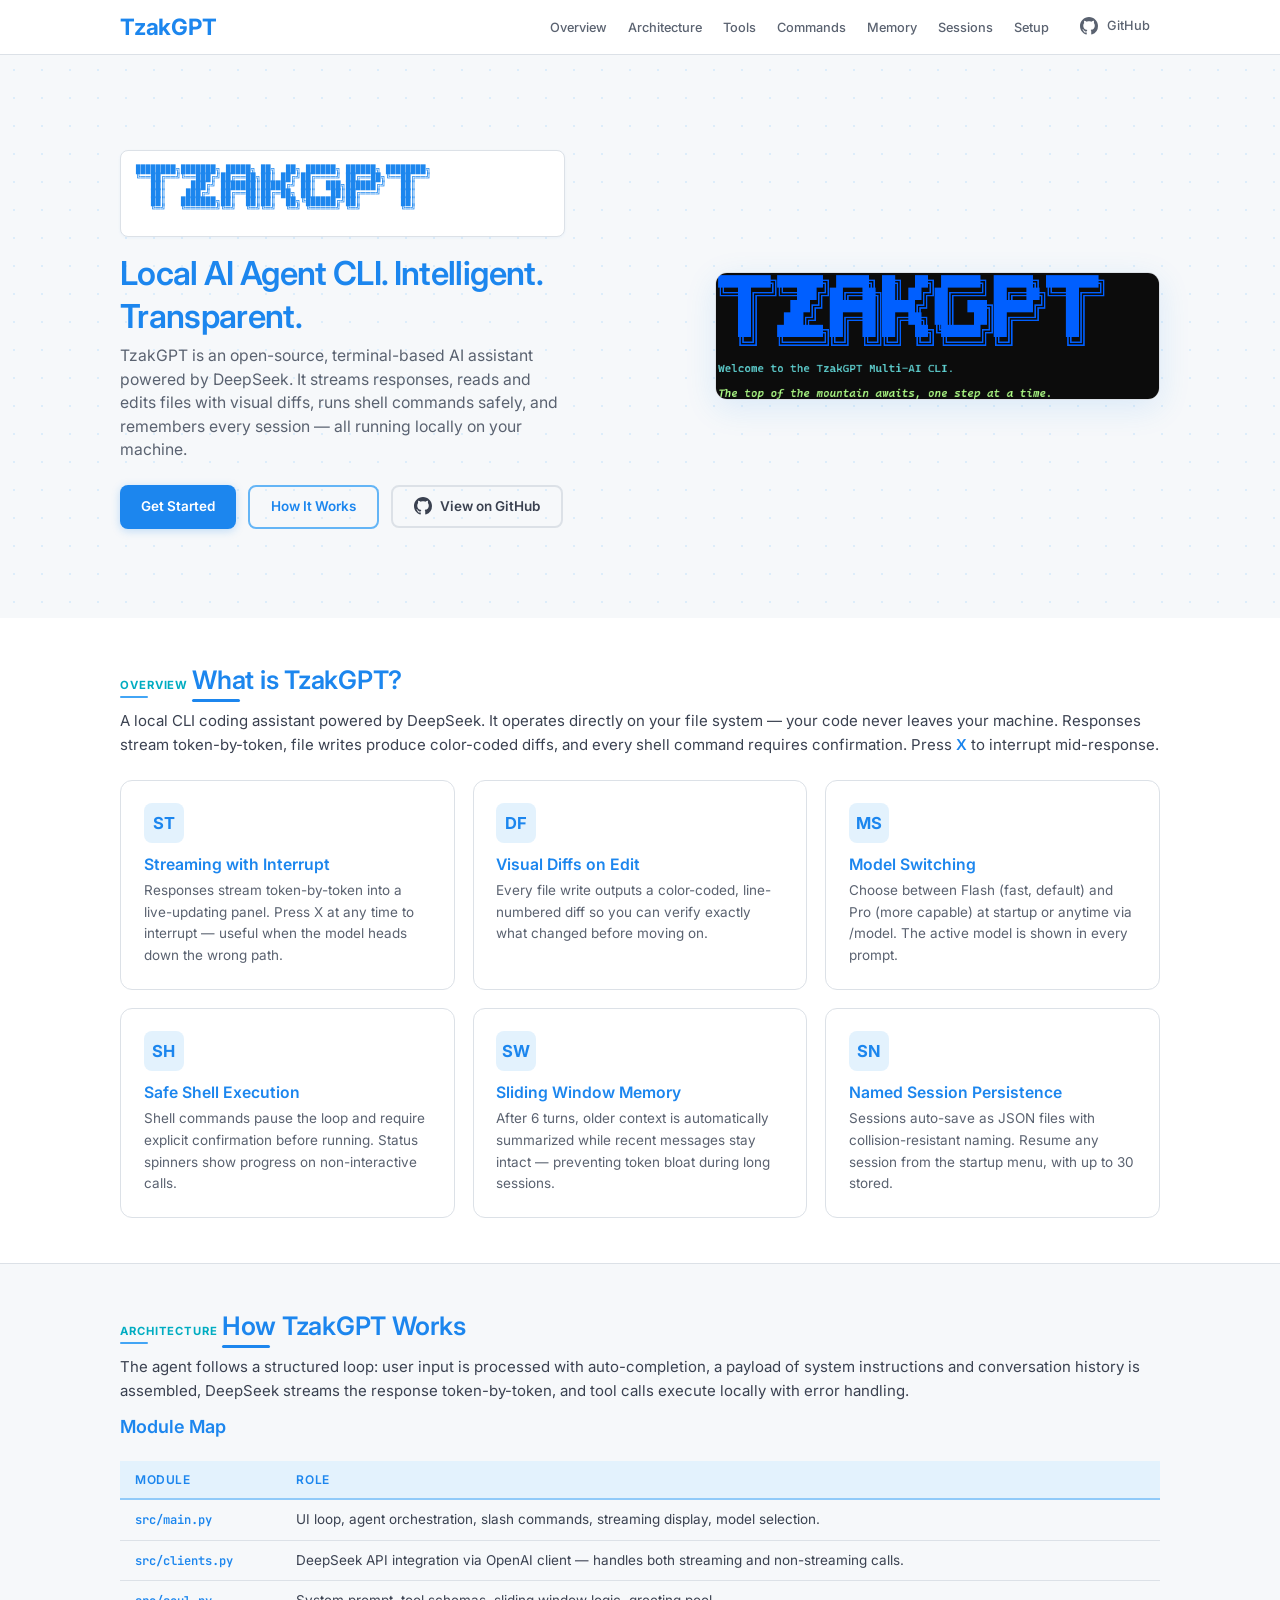
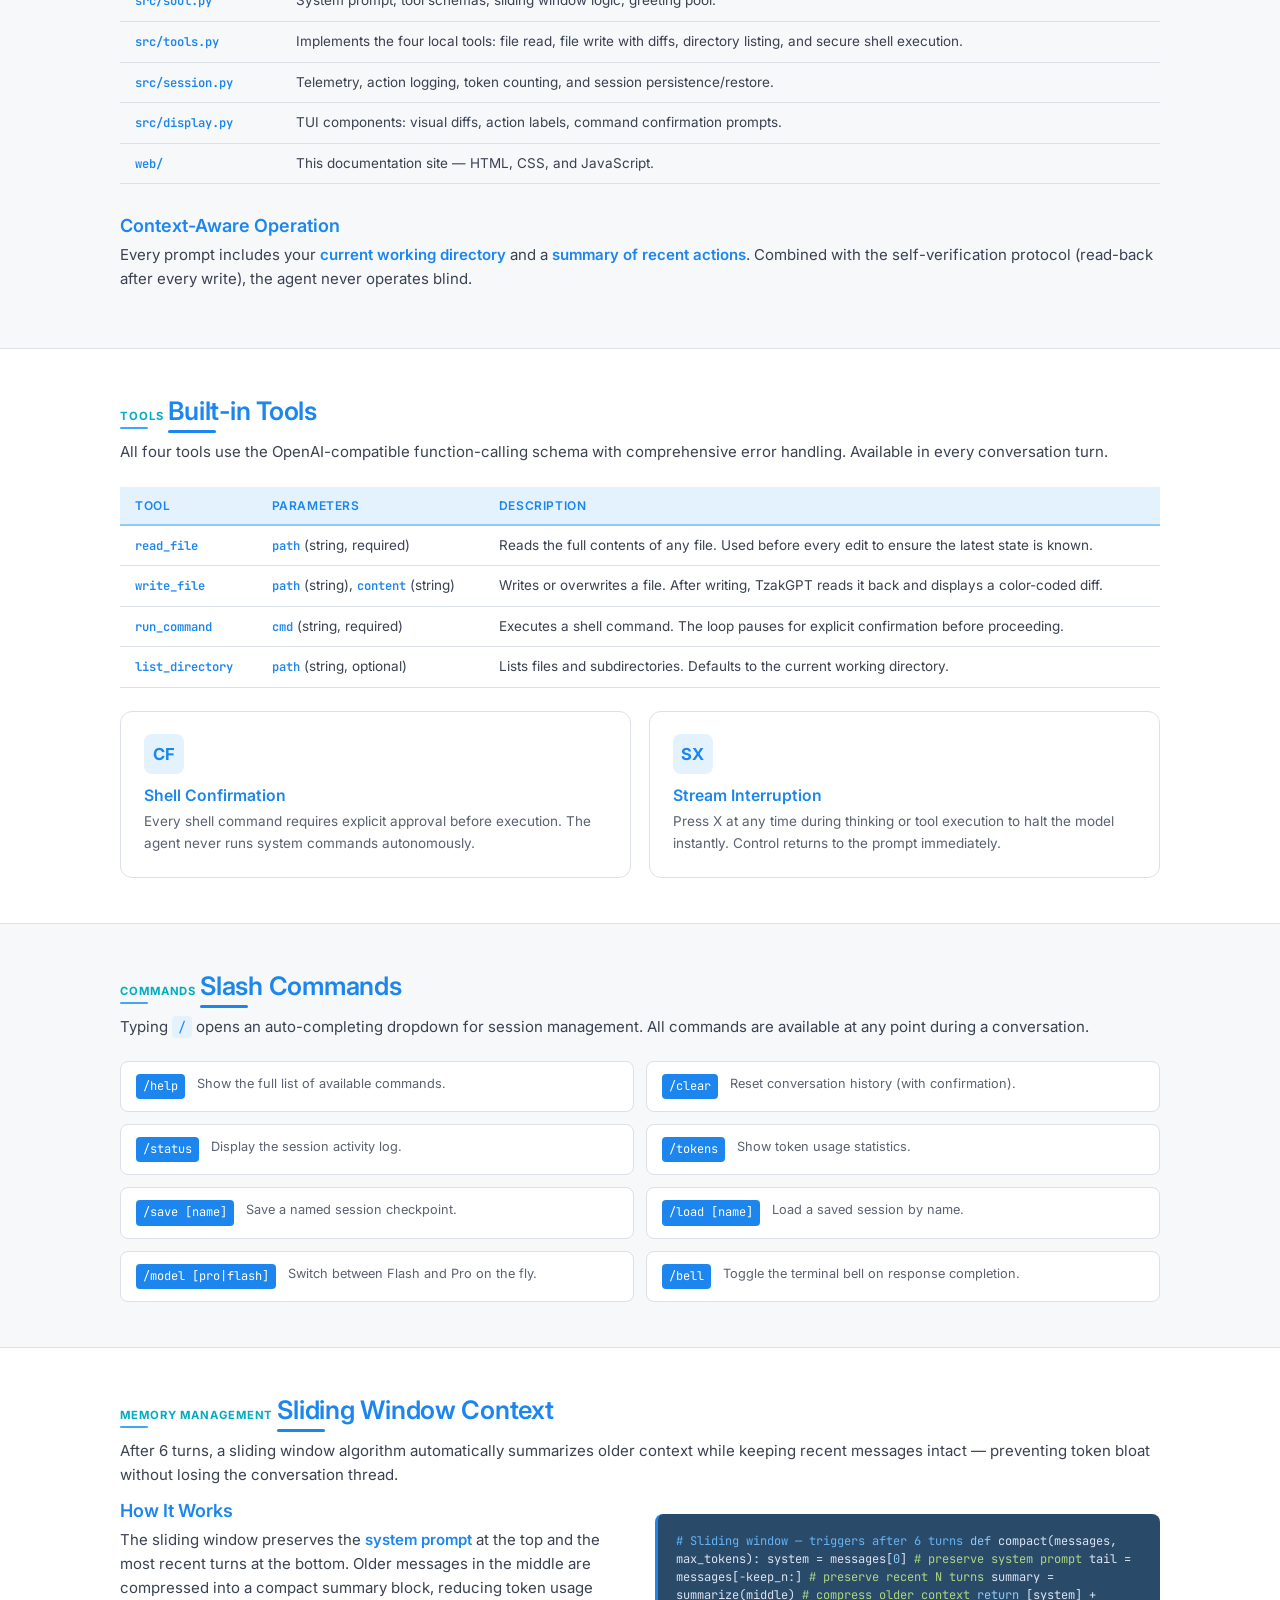
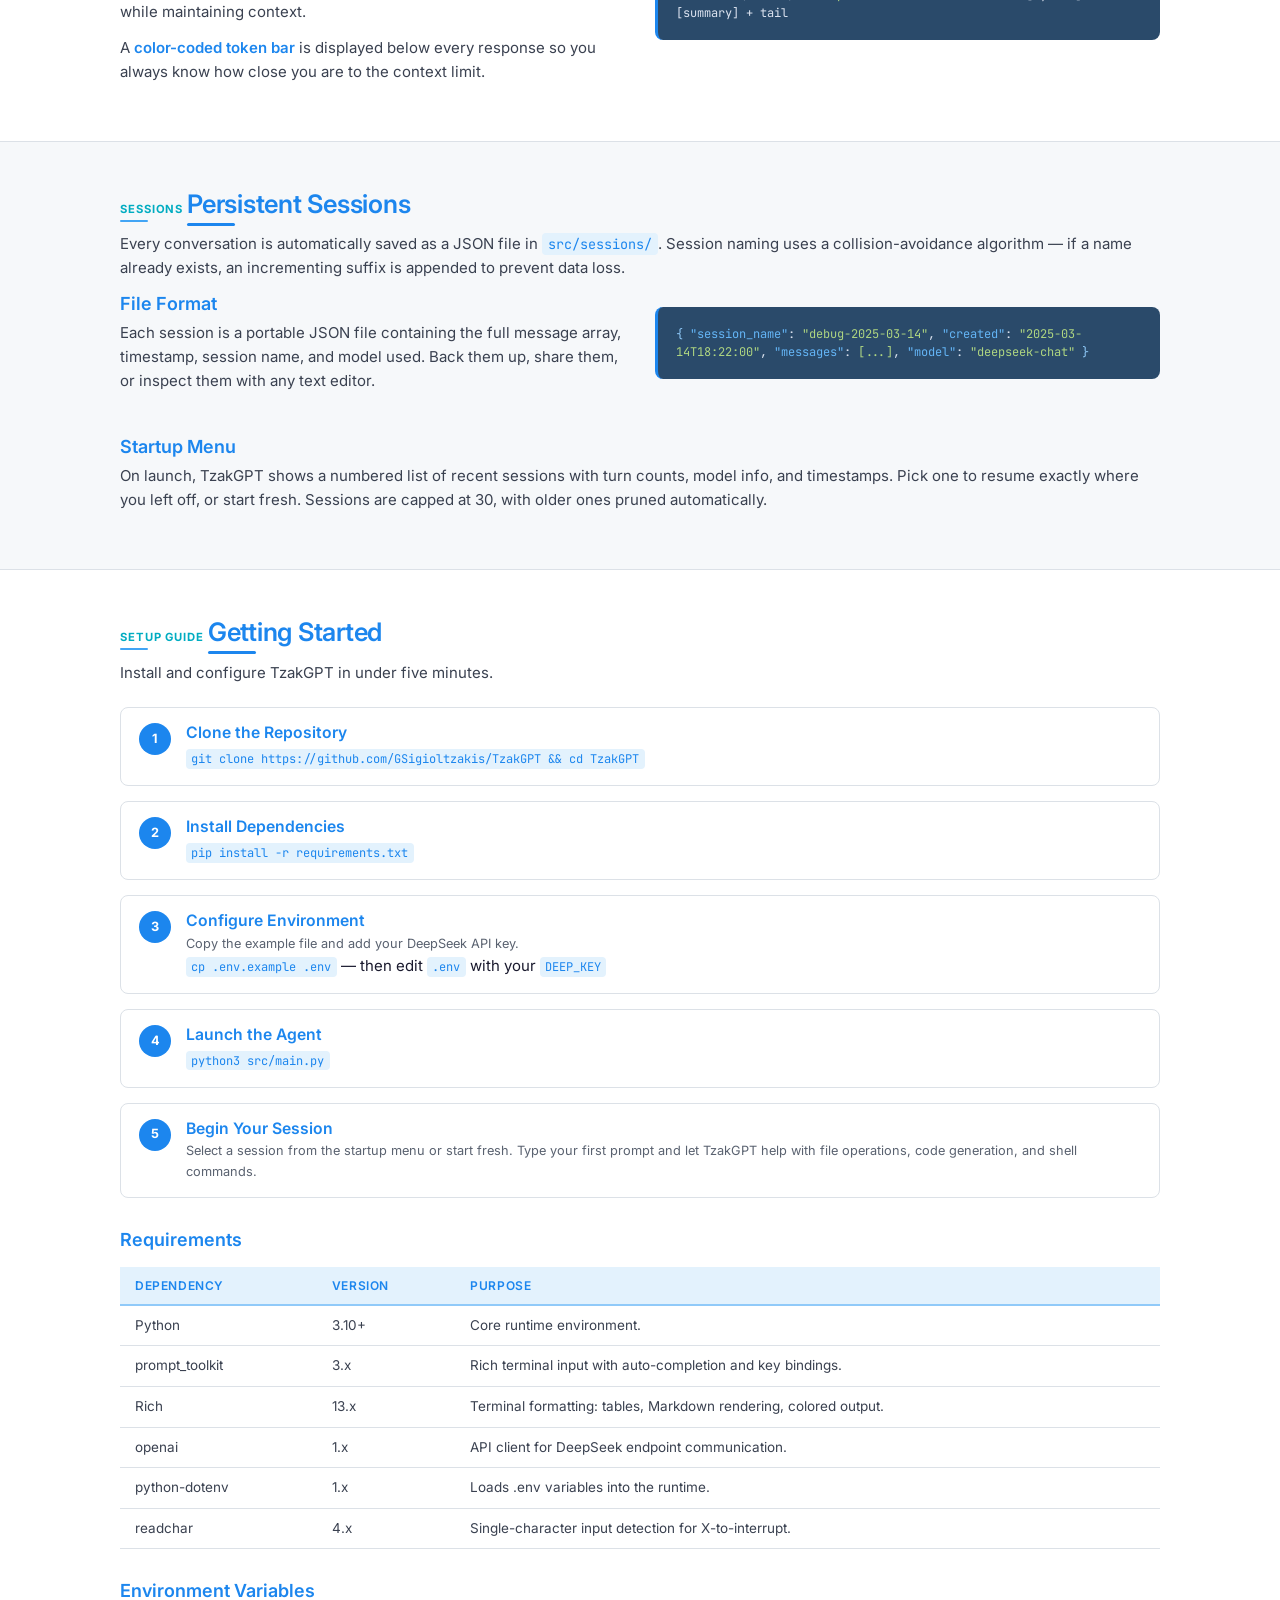
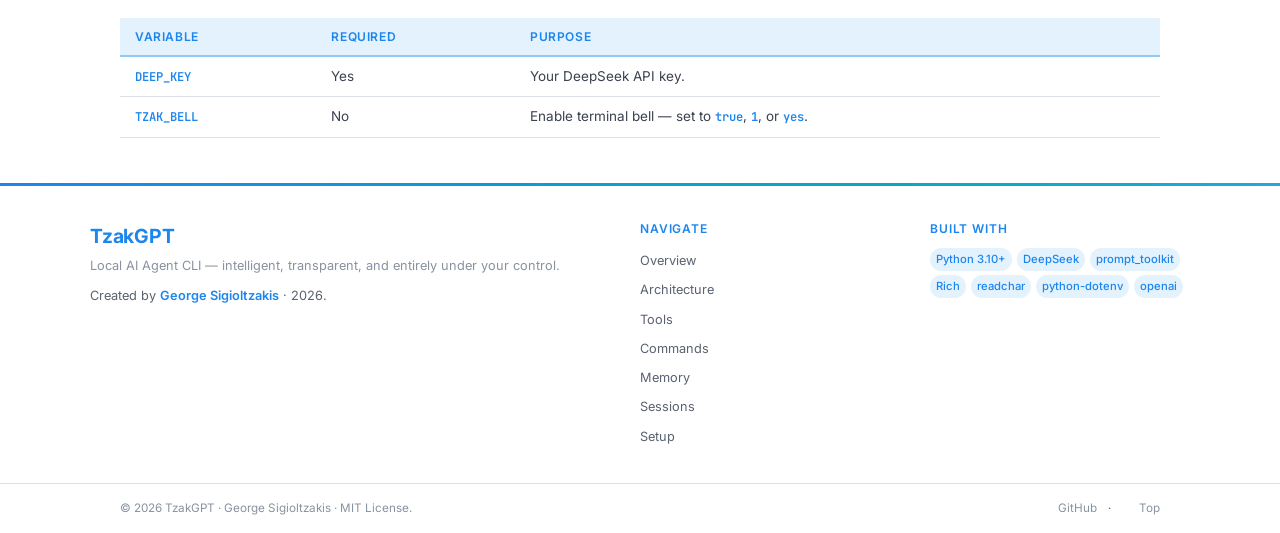
==== index.html @ 704962ea "app" ====
<!DOCTYPE html>
<html lang="en">
<head>
    <meta charset="UTF-8">
    <meta name="viewport" content="width=device-width, initial-scale=1.0">
    <title>TzakGPT — Local AI Agent CLI</title>
    <meta name="description" content="TzakGPT is an open-source, terminal-based AI assistant powered by DeepSeek. Streams responses, edits code with diffs, runs shell commands, and remembers your sessions.">
    <link rel="preconnect" href="https://fonts.googleapis.com">
    <link rel="preconnect" href="https://fonts.gstatic.com" crossorigin>
    <link href="https://fonts.googleapis.com/css2?family=Inter:wght@400;500;600;700&family=JetBrains+Mono:wght@400;600;700&display=swap" rel="stylesheet">
    <link rel="stylesheet" href="css/style.css">
</head>
<body>

    <!-- ==================================================================
         NAVIGATION
         ================================================================== -->
    <nav class="nav">
        <div class="container">
            <a href="#" class="nav-brand">TzakGPT</a>
            <ul class="nav-links">
                <li><a href="#overview">Overview</a></li>
                <li><a href="#architecture">Architecture</a></li>
                <li><a href="#tools">Tools</a></li>
                <li><a href="#commands">Commands</a></li>
                <li><a href="#memory">Memory</a></li>
                <li><a href="#sessions">Sessions</a></li>
                <li><a href="#setup">Setup</a></li>
                <li><a href="https://github.com/GSigioltzakis/TzakGPT" class="nav-github" target="_blank" rel="noopener" title="View source on GitHub">
                    <svg width="18" height="18" viewBox="0 0 16 16" fill="currentColor" style="vertical-align: -3px; margin-right: 4px;">
                        <path d="M8 0C3.58 0 0 3.58 0 8c0 3.54 2.29 6.53 5.47 7.59.4.07.55-.17.55-.38 0-.19-.01-.82-.01-1.49-2.01.37-2.53-.49-2.69-.94-.09-.23-.48-.94-.82-1.13-.28-.15-.68-.52-.01-.53.63-.01 1.08.58 1.23.82.72 1.21 1.87.87 2.33.66.07-.52.28-.87.51-1.07-1.78-.2-3.64-.89-3.64-3.95 0-.87.31-1.59.82-2.15-.08-.2-.36-1.02.08-2.12 0 0 .67-.21 2.2.82.64-.18 1.32-.27 2-.27.68 0 1.36.09 2 .27 1.53-1.04 2.2-.82 2.2-.82.44 1.1.16 1.92.08 2.12.51.56.82 1.27.82 2.15 0 3.07-1.87 3.75-3.65 3.95.29.25.54.73.54 1.48 0 1.07-.01 1.93-.01 2.2 0 .21.15.46.55.38A8.013 8.013 0 0016 8c0-4.42-3.58-8-8-8z"/>
                    </svg>
                    GitHub
                </a></li>
            </ul>
        </div>
    </nav>

    <section class="hero">
        <div class="container">
            <div class="hero-text">
                <pre class="hero-pre">
████████╗███████╗ █████╗ ██╗  ██╗ ██████╗ ██████╗ ████████╗
╚══██╔══╝╚══███╔╝██╔══██╗██║ ██╔╝██╔════╝ ██╔══██╗╚══██╔══╝
   ██║     ███╔╝ ███████║█████╔╝ ██║  ███╗██████╔╝   ██║
   ██║    ███╔╝  ██╔══██║██╔═██╗ ██║   ██║██╔═══╝    ██║
   ██║   ███████╗██║  ██║██║  ██╗╚██████╔╝██║        ██║
   ╚═╝   ╚══════╝╚═╝  ╚═╝╚═╝  ╚═╝ ╚═════╝ ╚═╝        ╚═╝
                </pre>
                <h1>Local AI Agent CLI. Intelligent. Transparent.</h1>
                <p class="hero-tagline">TzakGPT is an open-source, terminal-based AI assistant powered by DeepSeek. It streams responses, reads and edits files with visual diffs, runs shell commands safely, and remembers every session — all running locally on your machine.</p>
                <div class="hero-buttons">
                    <a href="#setup" class="btn btn-primary">Get Started</a>
                    <a href="#architecture" class="btn btn-outline">How It Works</a>
                    <a href="https://github.com/GSigioltzakis/TzakGPT" class="btn btn-github" target="_blank" rel="noopener">
                        <svg width="18" height="18" viewBox="0 0 16 16" fill="currentColor">
                            <path d="M8 0C3.58 0 0 3.58 0 8c0 3.54 2.29 6.53 5.47 7.59.4.07.55-.17.55-.38 0-.19-.01-.82-.01-1.49-2.01.37-2.53-.49-2.69-.94-.09-.23-.48-.94-.82-1.13-.28-.15-.68-.52-.01-.53.63-.01 1.08.58 1.23.82.72 1.21 1.87.87 2.33.66.07-.52.28-.87.51-1.07-1.78-.2-3.64-.89-3.64-3.95 0-.87.31-1.59.82-2.15-.08-.2-.36-1.02.08-2.12 0 0 .67-.21 2.2.82.64-.18 1.32-.27 2-.27.68 0 1.36.09 2 .27 1.53-1.04 2.2-.82 2.2-.82.44 1.1.16 1.92.08 2.12.51.56.82 1.27.82 2.15 0 3.07-1.87 3.75-3.65 3.95.29.25.54.73.54 1.48 0 1.07-.01 1.93-.01 2.2 0 .21.15.46.55.38A8.013 8.013 0 0016 8c0-4.42-3.58-8-8-8z"/>
                        </svg>
                        View on GitHub
                    </a>
                </div>
            </div>
            <div class="hero-image">
                <img src="assets/image.png" alt="TzakGPT terminal screenshot showing the CLI interface with streaming responses, tool calls, and visual diffs">
            </div>
        </div>
    </section>

    <!-- ==================================================================
         OVERVIEW
         ================================================================== -->
    <section class="section" id="overview">
        <div class="container">
            <span class="section-label">Overview</span>
            <h2>What is TzakGPT?</h2>
            <p>A local CLI coding assistant powered by DeepSeek. It operates directly on your file system — your code never leaves your machine. Responses stream token-by-token, file writes produce color-coded diffs, and every shell command requires confirmation. Press <strong>X</strong> to interrupt mid-response.</p>

            <!-- Feature Grid -->
            <div class="feature-grid">
                <div class="feature-card">
                    <div class="icon">ST</div>
                    <h3>Streaming with Interrupt</h3>
                    <p>Responses stream token-by-token into a live-updating panel. Press X at any time to interrupt — useful when the model heads down the wrong path.</p>
                </div>
                <div class="feature-card">
                    <div class="icon">DF</div>
                    <h3>Visual Diffs on Edit</h3>
                    <p>Every file write outputs a color-coded, line-numbered diff so you can verify exactly what changed before moving on.</p>
                </div>
                <div class="feature-card">
                    <div class="icon">MS</div>
                    <h3>Model Switching</h3>
                    <p>Choose between Flash (fast, default) and Pro (more capable) at startup or anytime via /model. The active model is shown in every prompt.</p>
                </div>
                <div class="feature-card">
                    <div class="icon">SH</div>
                    <h3>Safe Shell Execution</h3>
                    <p>Shell commands pause the loop and require explicit confirmation before running. Status spinners show progress on non-interactive calls.</p>
                </div>
                <div class="feature-card">
                    <div class="icon">SW</div>
                    <h3>Sliding Window Memory</h3>
                    <p>After 6 turns, older context is automatically summarized while recent messages stay intact — preventing token bloat during long sessions.</p>
                </div>
                <div class="feature-card">
                    <div class="icon">SN</div>
                    <h3>Named Session Persistence</h3>
                    <p>Sessions auto-save as JSON files with collision-resistant naming. Resume any session from the startup menu, with up to 30 stored.</p>
                </div>
            </div>
        </div>
    </section>

    <!-- ==================================================================
         ARCHITECTURE
         ================================================================== -->
    <section class="section" id="architecture" style="background: var(--off-white);">
        <div class="container">
            <span class="section-label">Architecture</span>
            <h2>How TzakGPT Works</h2>
            <p>The agent follows a structured loop: user input is processed with auto-completion, a payload of system instructions and conversation history is assembled, DeepSeek streams the response token-by-token, and tool calls execute locally with error handling.</p>

            <!-- Project table -->
            <h3>Module Map</h3>
            <table class="tools-table">
                <thead>
                    <tr>
                        <th>Module</th>
                        <th>Role</th>
                    </tr>
                </thead>
                <tbody>
                    <tr>
                        <td><code>src/main.py</code></td>
                        <td>UI loop, agent orchestration, slash commands, streaming display, model selection.</td>
                    </tr>
                    <tr>
                        <td><code>src/clients.py</code></td>
                        <td>DeepSeek API integration via OpenAI client — handles both streaming and non-streaming calls.</td>
                    </tr>
                    <tr>
                        <td><code>src/soul.py</code></td>
                        <td>System prompt, tool schemas, sliding window logic, greeting pool.</td>
                    </tr>
                    <tr>
                        <td><code>src/tools.py</code></td>
                        <td>Implements the four local tools: file read, file write with diffs, directory listing, and secure shell execution.</td>
                    </tr>
                    <tr>
                        <td><code>src/session.py</code></td>
                        <td>Telemetry, action logging, token counting, and session persistence/restore.</td>
                    </tr>
                    <tr>
                        <td><code>src/display.py</code></td>
                        <td>TUI components: visual diffs, action labels, command confirmation prompts.</td>
                    </tr>
                    <tr>
                        <td><code>web/</code></td>
                        <td>This documentation site — HTML, CSS, and JavaScript.</td>
                    </tr>
                </tbody>
            </table>

            <!-- Narration & Self-Verification -->
            <h3 style="margin-top: 2rem;">Context-Aware Operation</h3>
            <p>Every prompt includes your <strong>current working directory</strong> and a <strong>summary of recent actions</strong>. Combined with the self-verification protocol (read-back after every write), the agent never operates blind.</p>
        </div>
    </section>

    <!-- ==================================================================
         TOOLS
         ================================================================== -->
    <section class="section" id="tools">
        <div class="container">
            <span class="section-label">Tools</span>
            <h2>Built-in Tools</h2>
            <p>All four tools use the OpenAI-compatible function-calling schema with comprehensive error handling. Available in every conversation turn.</p>

            <table class="tools-table">
                <thead>
                    <tr>
                        <th>Tool</th>
                        <th>Parameters</th>
                        <th>Description</th>
                    </tr>
                </thead>
                <tbody>
                    <tr>
                        <td><code>read_file</code></td>
                        <td><code>path</code> (string, required)</td>
                        <td>Reads the full contents of any file. Used before every edit to ensure the latest state is known.</td>
                    </tr>
                    <tr>
                        <td><code>write_file</code></td>
                        <td><code>path</code> (string), <code>content</code> (string)</td>
                        <td>Writes or overwrites a file. After writing, TzakGPT reads it back and displays a color-coded diff.</td>
                    </tr>
                    <tr>
                        <td><code>run_command</code></td>
                        <td><code>cmd</code> (string, required)</td>
                        <td>Executes a shell command. The loop pauses for explicit confirmation before proceeding.</td>
                    </tr>
                    <tr>
                        <td><code>list_directory</code></td>
                        <td><code>path</code> (string, optional)</td>
                        <td>Lists files and subdirectories. Defaults to the current working directory.</td>
                    </tr>
                </tbody>
            </table>

            <div class="feature-grid" style="grid-template-columns: 1fr 1fr; margin-top: 1.5rem;">
                <div class="feature-card">
                    <div class="icon">CF</div>
                    <h3>Shell Confirmation</h3>
                    <p>Every shell command requires explicit approval before execution. The agent never runs system commands autonomously.</p>
                </div>
                <div class="feature-card">
                    <div class="icon">SX</div>
                    <h3>Stream Interruption</h3>
                    <p>Press X at any time during thinking or tool execution to halt the model instantly. Control returns to the prompt immediately.</p>
                </div>
            </div>
        </div>
    </section>

    <!-- ==================================================================
         COMMANDS
         ================================================================== -->
    <section class="section" id="commands" style="background: var(--off-white);">
        <div class="container">
            <span class="section-label">Commands</span>
            <h2>Slash Commands</h2>
            <p>Typing <code>/</code> opens an auto-completing dropdown for session management. All commands are available at any point during a conversation.</p>

            <div class="command-grid">
                <div class="command-item">
                    <code>/help</code>
                    <span>Show the full list of available commands.</span>
                </div>
                <div class="command-item">
                    <code>/clear</code>
                    <span>Reset conversation history (with confirmation).</span>
                </div>
                <div class="command-item">
                    <code>/status</code>
                    <span>Display the session activity log.</span>
                </div>
                <div class="command-item">
                    <code>/tokens</code>
                    <span>Show token usage statistics.</span>
                </div>
                <div class="command-item">
                    <code>/save [name]</code>
                    <span>Save a named session checkpoint.</span>
                </div>
                <div class="command-item">
                    <code>/load [name]</code>
                    <span>Load a saved session by name.</span>
                </div>
                <div class="command-item">
                    <code>/model [pro|flash]</code>
                    <span>Switch between Flash and Pro on the fly.</span>
                </div>
                <div class="command-item">
                    <code>/bell</code>
                    <span>Toggle the terminal bell on response completion.</span>
                </div>
            </div>
        </div>
    </section>

    <!-- ==================================================================
         MEMORY
         ================================================================== -->
    <section class="section" id="memory">
        <div class="container">
            <span class="section-label">Memory Management</span>
            <h2>Sliding Window Context</h2>
            <p>After 6 turns, a sliding window algorithm automatically summarizes older context while keeping recent messages intact — preventing token bloat without losing the conversation thread.</p>

            <div class="two-col">
                <div>
                    <h3>How It Works</h3>
                    <p>The sliding window preserves the <strong>system prompt</strong> at the top and the most recent turns at the bottom. Older messages in the middle are compressed into a compact summary block, reducing token usage while maintaining context.</p>
                    <p>A <strong>color-coded token bar</strong> is displayed below every response so you always know how close you are to the context limit.</p>
                </div>
                <div>
                    <div class="code-block">
<span class="prompt"># Sliding window — triggers after 6 turns</span>
<span class="cmd">def</span> compact(messages, max_tokens):
    system  = messages[<span class="cmd">0</span>]          <span class="out"># preserve system prompt</span>
    tail    = messages[-keep_n:]    <span class="out"># preserve recent N turns</span>
    summary = summarize(middle)     <span class="out"># compress older context</span>
    <span class="cmd">return</span> [system] + [summary] + tail
                    </div>
                </div>
            </div>
        </div>
    </section>

    <!-- ==================================================================
         SESSIONS
         ================================================================== -->
    <section class="section" id="sessions" style="background: var(--off-white);">
        <div class="container">
            <span class="section-label">Sessions</span>
            <h2>Persistent Sessions</h2>
            <p>Every conversation is automatically saved as a JSON file in <code>src/sessions/</code>. Session naming uses a collision-avoidance algorithm — if a name already exists, an incrementing suffix is appended to prevent data loss.</p>

            <div class="two-col">
                <div>
                    <h3>File Format</h3>
                    <p>Each session is a portable JSON file containing the full message array, timestamp, session name, and model used. Back them up, share them, or inspect them with any text editor.</p>
                </div>
                <div>
                    <div class="code-block">
<span class="cmd">{</span>
  <span class="prompt">"session_name"</span>: <span class="out">"debug-2025-03-14"</span>,
  <span class="prompt">"created"</span>:     <span class="out">"2025-03-14T18:22:00"</span>,
  <span class="prompt">"messages"</span>:    <span class="out">[...]</span>,
  <span class="prompt">"model"</span>:       <span class="out">"deepseek-chat"</span>
<span class="cmd">}</span>
                    </div>
                </div>
            </div>

            <h3 style="margin-top: 2rem;">Startup Menu</h3>
            <p>On launch, TzakGPT shows a numbered list of recent sessions with turn counts, model info, and timestamps. Pick one to resume exactly where you left off, or start fresh. Sessions are capped at 30, with older ones pruned automatically.</p>
        </div>
    </section>

    <!-- ==================================================================
         SETUP
         ================================================================== -->
    <section class="section" id="setup">
        <div class="container">
            <span class="section-label">Setup Guide</span>
            <h2>Getting Started</h2>
            <p>Install and configure TzakGPT in under five minutes.</p>

            <ol class="step-list">
                <li>
                    <div>
                        <h4>Clone the Repository</h4>
                        <code>git clone https://github.com/GSigioltzakis/TzakGPT &amp;&amp; cd TzakGPT</code>
                    </div>
                </li>
                <li>
                    <div>
                        <h4>Install Dependencies</h4>
                        <code>pip install -r requirements.txt</code>
                    </div>
                </li>
                <li>
                    <div>
                        <h4>Configure Environment</h4>
                        <p>Copy the example file and add your DeepSeek API key.</p>
                        <code>cp .env.example .env</code> &mdash; then edit <code>.env</code> with your <code>DEEP_KEY</code>
                    </div>
                </li>
                <li>
                    <div>
                        <h4>Launch the Agent</h4>
                        <code>python3 src/main.py</code>
                    </div>
                </li>
                <li>
                    <div>
                        <h4>Begin Your Session</h4>
                        <p>Select a session from the startup menu or start fresh. Type your first prompt and let TzakGPT help with file operations, code generation, and shell commands.</p>
                    </div>
                </li>
            </ol>

            <h3 style="margin-top: 2rem;">Requirements</h3>
            <table class="tools-table" style="margin-top: 1rem;">
                <thead>
                    <tr>
                        <th>Dependency</th>
                        <th>Version</th>
                        <th>Purpose</th>
                    </tr>
                </thead>
                <tbody>
                    <tr>
                        <td>Python</td>
                        <td>3.10+</td>
                        <td>Core runtime environment.</td>
                    </tr>
                    <tr>
                        <td>prompt_toolkit</td>
                        <td>3.x</td>
                        <td>Rich terminal input with auto-completion and key bindings.</td>
                    </tr>
                    <tr>
                        <td>Rich</td>
                        <td>13.x</td>
                        <td>Terminal formatting: tables, Markdown rendering, colored output.</td>
                    </tr>
                    <tr>
                        <td>openai</td>
                        <td>1.x</td>
                        <td>API client for DeepSeek endpoint communication.</td>
                    </tr>
                    <tr>
                        <td>python-dotenv</td>
                        <td>1.x</td>
                        <td>Loads .env variables into the runtime.</td>
                    </tr>
                    <tr>
                        <td>readchar</td>
                        <td>4.x</td>
                        <td>Single-character input detection for X-to-interrupt.</td>
                    </tr>
                </tbody>
            </table>

            <h3 style="margin-top: 2rem;">Environment Variables</h3>
            <table class="tools-table" style="margin-top: 1rem;">
                <thead>
                    <tr>
                        <th>Variable</th>
                        <th>Required</th>
                        <th>Purpose</th>
                    </tr>
                </thead>
                <tbody>
                    <tr>
                        <td><code>DEEP_KEY</code></td>
                        <td>Yes</td>
                        <td>Your DeepSeek API key.</td>
                    </tr>
                    <tr>
                        <td><code>TZAK_BELL</code></td>
                        <td>No</td>
                        <td>Enable terminal bell — set to <code>true</code>, <code>1</code>, or <code>yes</code>.</td>
                    </tr>
                </tbody>
            </table>
        </div>
    </section>

    <!-- ==================================================================
         FOOTER
         ================================================================== -->
    <footer class="footer">
        <div class="container footer-grid">
            <div class="footer-col">
                <span class="footer-brand">TzakGPT</span>
                <span class="footer-tagline">Local AI Agent CLI — intelligent, transparent, and entirely under your control.</span>
                <p>Created by <strong>George Sigioltzakis</strong> &middot; 2026.</p>
            </div>
            <div class="footer-col">
                <h4>Navigate</h4>
                <ul>
                    <li><a href="#overview">Overview</a></li>
                    <li><a href="#architecture">Architecture</a></li>
                    <li><a href="#tools">Tools</a></li>
                    <li><a href="#commands">Commands</a></li>
                    <li><a href="#memory">Memory</a></li>
                    <li><a href="#sessions">Sessions</a></li>
                    <li><a href="#setup">Setup</a></li>
                </ul>
            </div>
            <div class="footer-col">
                <h4>Built With</h4>
                <div class="tech-stack">
                    <span>Python 3.10+</span>
                    <span>DeepSeek</span>
                    <span>prompt_toolkit</span>
                    <span>Rich</span>
                    <span>readchar</span>
                    <span>python-dotenv</span>
                    <span>openai</span>
                </div>
            </div>
        </div>
        <div class="footer-bottom">
            <div class="container">
                <span>&copy; 2026 TzakGPT &middot; George Sigioltzakis &middot; MIT License.</span>
                <span>
                    <a href="https://github.com/GSigioltzakis/TzakGPT">GitHub</a>
                    <span style="margin: 0 0.5rem; color: var(--text-muted);">&middot;</span>
                    <a href="#overview">Top</a>
                </span>
            </div>
        </div>
    </footer>

    <script src="js/main.js"></script>
</body>
</html>
---- css/style.css ----
/* ==========================================================================
   TzakGPT — Official Website Stylesheet
   Palette: Dodger Blue 2 (#1C86EE) and its softer cyan derivatives
            on a clean white background.
            Lime reserved for subtle inline code-comment hints only.
   ========================================================================== */

:root {
    /* ---- Blue palette — anchored on Dodger Blue 2 --------------------- */
    --blue-900: #2a4a6a;    /* deep slate-blue (code blocks, not navy) */
    --blue-800: #1a5a9c;    /* medium blue */
    --blue-700: #1c6db3;    /* mid-blue */
    --blue-600: #1C86EE;    /* DODGER BLUE 2 — primary brand color */
    --blue-500: #2196f3;    /* true blue */
    --blue-400: #42a5f5;    /* bright blue */
    --blue-300: #64b5f6;    /* light blue */
    --blue-200: #90caf9;    /* pale blue */
    --blue-100: #bbdefb;    /* ice blue */
    --blue-050: #e3f2fd;    /* whisper blue */

    /* ---- Cyan accents -------------------------------------------------- */
    --cyan-400: #00acc1;
    --cyan-300: #26c6da;
    --cyan-200: #80deea;
    --cyan-100: #b2ebf2;
    --cyan-050: #e0f7fa;

    /* ---- Lime — reserved for inline code comments and tiny hints ------- */
    --lime-400: #9ccc65;
    --lime-300: #aed581;
    --lime-200: #c5e1a5;

    /* ---- Neutrals ------------------------------------------------------ */
    --white:    #ffffff;
    --off-white:#f6f8fa;
    --gray-100: #f0f2f5;
    --gray-200: #dce1e7;
    --gray-300: #b0b8c4;
    --gray-400: #8892a0;
    --gray-500: #5a6270;
    --gray-600: #3a4150;
    --gray-700: #242a35;
    --text:     #1a1a2e;
    --text-muted: #5a6270;
    --border:   #dce1e7;

    /* ---- Radii & shadows ----------------------------------------------- */
    --radius-sm: 4px;
    --radius-md: 8px;
    --radius-lg: 12px;
    --shadow-sm: 0 1px 3px rgba(28, 134, 238, 0.06);
    --shadow-md: 0 4px 16px rgba(28, 134, 238, 0.10);
    --shadow-lg: 0 8px 32px rgba(28, 134, 238, 0.12);

    /* ---- Typography ---------------------------------------------------- */
    --font-sans: 'Inter', 'Segoe UI', system-ui, -apple-system, sans-serif;
    --font-mono: 'JetBrains Mono', 'Cascadia Code', 'Fira Code', 'Consolas', monospace;
    --max-width: 1100px;
    --transition-fast: 0.18s ease;
    --transition-base: 0.3s ease;
    --transition-slow: 0.5s ease;
}

/* ---- Reset & Base ------------------------------------------------------- */
*, *::before, *::after {
    margin: 0;
    padding: 0;
    box-sizing: border-box;
}

html {
    scroll-behavior: smooth;
    font-size: 15px;
}

body {
    font-family: var(--font-sans);
    color: var(--text);
    background: var(--white);
    line-height: 1.6;
    -webkit-font-smoothing: antialiased;
}

/* ---- Typography --------------------------------------------------------- */
h1, h2, h3, h4, h5, h6 {
    font-weight: 600;
    line-height: 1.3;
    color: var(--blue-600);
}

h1 { font-size: 2.2rem; letter-spacing: -0.02em; }
h2 {
    font-size: 1.7rem;
    letter-spacing: -0.01em;
    margin-bottom: 0.5em;
    position: relative;
    display: inline-block;
}
/* Accent bar under section headings — Dodger Blue */
h2::after {
    content: '';
    position: absolute;
    bottom: -6px;
    left: 0;
    width: 0;
    height: 3px;
    background: var(--blue-600);
    border-radius: 2px;
    transition: width 0.8s ease;
}
h2.visible::after { width: 48px; }

h3 { font-size: 1.2rem; margin-bottom: 0.3em; }
h4 { font-size: 1.05rem; }

p { margin-bottom: 0.8em; color: var(--gray-600); }

a {
    color: var(--blue-600);
    text-decoration: none;
    transition: color var(--transition-fast);
}
a:hover { color: var(--blue-500); text-decoration: underline; }

strong { color: var(--blue-600); font-weight: 600; }

code {
    font-family: var(--font-mono);
    background: var(--blue-050);
    color: var(--blue-600);
    padding: 0.15em 0.45em;
    border-radius: var(--radius-sm);
    font-size: 0.9em;
}

/* ---- Layout ------------------------------------------------------------- */
.container {
    max-width: var(--max-width);
    margin: 0 auto;
    padding: 0 2rem;
}

.section {
    padding: 3rem 0;
    border-bottom: 1px solid var(--border);
    position: relative;
}
.section:last-of-type { border-bottom: none; }

.section-label {
    display: inline-block;
    font-size: 0.75rem;
    font-weight: 700;
    letter-spacing: 0.08em;
    text-transform: uppercase;
    color: var(--cyan-400);
    margin-bottom: 0.4rem;
    position: relative;
    padding-bottom: 4px;
}
.section-label::after {
    content: '';
    position: absolute;
    bottom: 0;
    left: 0;
    width: 28px;
    height: 2px;
    background: var(--blue-400);
    border-radius: 1px;
}

/* ---- Navigation --------------------------------------------------------- */
.nav {
    position: fixed;
    top: 0;
    left: 0;
    right: 0;
    z-index: 100;
    background: rgba(255, 255, 255, 0.94);
    backdrop-filter: blur(10px);
    border-bottom: 1px solid var(--border);
    padding: 0.6rem 0;
    transition: box-shadow var(--transition-base);
}
.nav.scrolled { box-shadow: 0 2px 16px rgba(28, 134, 238, 0.08); }

.nav .container {
    display: flex;
    align-items: center;
    justify-content: space-between;
}

.nav-brand {
    font-weight: 700;
    font-size: 1.5rem;
    color: var(--blue-600);
    letter-spacing: -0.01em;
    transition: color var(--transition-fast), transform var(--transition-fast);
}
.nav-brand:hover {
    color: var(--blue-400);
    transform: scale(1.04);
}

.nav-links {
    display: flex;
    align-items: center;
    gap: 1.4rem;
    list-style: none;
}

.nav-links a {
    position: relative;
    font-size: 0.85rem;
    font-weight: 500;
    color: var(--gray-500);
    transition: color var(--transition-fast);
    padding-bottom: 4px;
}
.nav-links a::after {
    content: '';
    position: absolute;
    bottom: 0;
    left: 0;
    width: 0;
    height: 2px;
    background: var(--cyan-300);
    border-radius: 1px;
    transition: width var(--transition-base);
}
.nav-links a:hover { color: var(--cyan-400); text-decoration: none; }
.nav-links a:hover::after { width: 100%; }
.nav-links a.active { color: var(--cyan-400); font-weight: 600; }
.nav-links a.active::after { width: 100%; }

/* GitHub link in nav — subtle pill */
.nav-github {
    display: inline-flex;
    align-items: center;
    gap: 0.3rem;
    padding: 0.3em 0.8em;
    border-radius: 100px;
    background: transparent;
    color: var(--gray-500) !important;
    font-size: 0.8rem;
    font-weight: 500;
    transition: background var(--transition-fast), color var(--transition-fast) !important;
}
.nav-github::after { display: none; }
.nav-github:hover {
    background: var(--blue-050);
    color: var(--blue-600) !important;
    text-decoration: none;
}

/* ---- Hero --------------------------------------------------------------- */
.hero {
    padding: 10rem 0 6rem;
    background: var(--off-white);
    position: relative;
    overflow: hidden;
}
/* Subtle dot-grid pattern overlay */
.hero::before {
    content: '';
    position: absolute;
    inset: 0;
    background-image: radial-gradient(circle, var(--blue-200) 1px, transparent 1px);
    background-size: 28px 28px;
    opacity: 0.25;
    pointer-events: none;
}

.hero .container {
    display: grid;
    grid-template-columns: 1fr 1fr;
    gap: 10rem;
    align-items: center;
    position: relative;
    z-index: 1;
}

.hero-pre {
    font-family: var(--font-mono);
    font-size: 0.5rem;
    line-height: 1.05;
    color: var(--blue-600);
    white-space: pre;
    margin-bottom: 1rem;
    background: var(--white);
    padding: 1rem;
    border-radius: var(--radius-md);
    border: 1px solid var(--border);
    overflow-x: auto;
    box-shadow: var(--shadow-sm);
}

.hero h1 {
    font-size: 2.2rem;
    margin-bottom: 0.4rem;
    color: var(--blue-600);
    animation: fadeSlideIn 0.7s ease both;
}

.hero-tagline {
    font-size: 1.05rem;
    color: var(--gray-500);
    margin-bottom: 1.5rem;
    line-height: 1.5;
    animation: fadeSlideIn 0.7s 0.15s ease both;
}

@keyframes fadeSlideIn {
    from { opacity: 0; transform: translateY(16px); }
    to   { opacity: 1; transform: translateY(0); }
}

.hero-buttons {
    display: flex;
    gap: 0.8rem;
    flex-wrap: wrap;
    animation: fadeSlideIn 0.7s 0.3s ease both;
}

.btn {
    display: inline-flex;
    align-items: center;
    gap: 0.5rem;
    padding: 0.6rem 1.4rem;
    border-radius: var(--radius-md);
    font-weight: 600;
    font-size: 0.9rem;
    border: none;
    cursor: pointer;
    transition: all var(--transition-base);
    text-decoration: none;
    position: relative;
    overflow: hidden;
}

.btn-primary {
    background: var(--blue-600);
    color: #fff;
    box-shadow: 0 2px 8px rgba(28, 134, 238, 0.25);
}
.btn-primary:hover {
    background: var(--blue-700);
    color: #fff;
    text-decoration: none;
    box-shadow: 0 6px 22px rgba(28, 134, 238, 0.35);
    transform: translateY(-1px);
}

.btn-outline {
    background: transparent;
    color: var(--blue-600);
    border: 2px solid var(--blue-300);
}
.btn-outline:hover {
    background: var(--blue-050);
    text-decoration: none;
    border-color: var(--blue-600);
    transform: translateY(-1px);
    box-shadow: 0 4px 14px rgba(28, 134, 238, 0.12);
}

/* GitHub button — dark outline, subtle */
.btn-github {
    background: transparent;
    color: var(--gray-600);
    border: 2px solid var(--gray-200);
}
.btn-github:hover {
    background: var(--gray-700);
    color: #fff;
    border-color: var(--gray-700);
    text-decoration: none;
    transform: translateY(-1px);
    box-shadow: 0 4px 14px rgba(0, 0, 0, 0.12);
}

.hero-image img {
    width: 100%;
    border-radius: var(--radius-lg);
    box-shadow: var(--shadow-lg);
    border: 1px solid var(--border);
    transition: box-shadow var(--transition-slow), transform var(--transition-slow);
    animation: fadeSlideIn 0.7s 0.4s ease both;
}
.hero-image img:hover {
    box-shadow: 0 12px 40px rgba(28, 134, 238, 0.18);
    transform: translateY(-3px);
}

/* ---- Feature Grid ------------------------------------------------------- */
.feature-grid {
    display: grid;
    grid-template-columns: repeat(3, 1fr);
    gap: 1.2rem;
    margin-top: 1.5rem;
}

.feature-card {
    background: var(--white);
    border: 1px solid var(--border);
    border-radius: var(--radius-lg);
    padding: 1.5rem;
    transition: box-shadow var(--transition-base), transform var(--transition-base),
                border-color var(--transition-base);
    position: relative;
}
.feature-card:hover {
    box-shadow: 0 8px 28px rgba(28, 134, 238, 0.12);
    transform: translateY(-4px);
    border-color: var(--blue-200);
}

.feature-card .icon {
    width: 40px;
    height: 40px;
    border-radius: var(--radius-md);
    background: var(--blue-050);
    display: flex;
    align-items: center;
    justify-content: center;
    margin-bottom: 0.8rem;
    font-size: 1.1rem;
    color: var(--blue-600);
    font-weight: 700;
    transition: background var(--transition-base), color var(--transition-base);
}
.feature-card:hover .icon {
    background: var(--blue-100);
    color: var(--blue-700);
}

.feature-card h3 {
    font-size: 1.05rem;
    margin-bottom: 0.3rem;
    color: var(--blue-600);
}

.feature-card p {
    font-size: 0.9rem;
    color: var(--gray-500);
    margin-bottom: 0;
}

/* ---- Tools Table -------------------------------------------------------- */
.tools-table {
    width: 100%;
    border-collapse: collapse;
    margin-top: 1.5rem;
    font-size: 0.9rem;
}

.tools-table thead th {
    text-align: left;
    background: var(--blue-050);
    color: var(--blue-600);
    font-weight: 600;
    padding: 0.6rem 1rem;
    border-bottom: 2px solid var(--blue-200);
    font-size: 0.8rem;
    text-transform: uppercase;
    letter-spacing: 0.05em;
}

.tools-table tbody td {
    padding: 0.6rem 1rem;
    border-bottom: 1px solid var(--border);
    color: var(--gray-600);
    transition: background var(--transition-fast);
}

.tools-table tbody tr {
    transition: background var(--transition-fast), transform var(--transition-fast);
}
.tools-table tbody tr:hover {
    background: var(--off-white);
    transform: translateX(4px);
}

.tools-table code {
    background: transparent;
    color: var(--blue-600);
    font-weight: 600;
    padding: 0;
}

/* ---- Command Grid (Slash Commands) -------------------------------------- */
.command-grid {
    display: grid;
    grid-template-columns: repeat(2, 1fr);
    gap: 0.8rem;
    margin-top: 1.5rem;
}

.command-item {
    display: flex;
    align-items: flex-start;
    gap: 0.8rem;
    padding: 0.8rem 1rem;
    border: 1px solid var(--border);
    border-radius: var(--radius-md);
    background: var(--white);
    transition: box-shadow var(--transition-base), transform var(--transition-base),
                border-color var(--transition-base);
}
.command-item:hover {
    box-shadow: var(--shadow-md);
    transform: translateY(-2px);
    border-color: var(--cyan-200);
}

.command-item code {
    flex-shrink: 0;
    font-size: 0.8rem;
    background: var(--blue-600);
    color: #fff;
    padding: 0.25em 0.6em;
    border-radius: var(--radius-sm);
    transition: background var(--transition-fast);
}
.command-item:hover code { background: var(--cyan-400); }

.command-item span {
    font-size: 0.85rem;
    color: var(--gray-500);
}

/* ---- Code Block --------------------------------------------------------- */
.code-block {
    background: var(--blue-900);
    color: #dce3f0;
    padding: 1.2rem;
    border-radius: var(--radius-md);
    font-family: var(--font-mono);
    font-size: 0.8rem;
    line-height: 1.5;
    overflow-x: auto;
    margin-top: 1rem;
    border-left: 3px solid var(--blue-600);
    transition: border-color var(--transition-base), box-shadow var(--transition-base);
}
.code-block:hover {
    border-left-color: var(--blue-400);
    box-shadow: 0 0 0 4px rgba(28, 134, 238, 0.08);
}

.code-block .prompt { color: #64b5f6; }
.code-block .cmd    { color: #90caf9; }
.code-block .out    { color: #aed581; }   /* lime — reserved for comments */
.code-block .hint   { color: #9ccc65; }   /* lime — tiny inline hints */

/* ---- Two-Column --------------------------------------------------------- */
.two-col {
    display: grid;
    grid-template-columns: 1fr 1fr;
    gap: 2rem;
    align-items: start;
}

/* ---- Step List (Getting Started) ---------------------------------------- */
.step-list {
    list-style: none;
    counter-reset: step;
    margin-top: 1.5rem;
}

.step-list li {
    counter-increment: step;
    display: flex;
    align-items: flex-start;
    gap: 1rem;
    margin-bottom: 1rem;
    padding: 1rem 1.2rem;
    border: 1px solid var(--border);
    border-radius: var(--radius-md);
    background: var(--white);
    transition: box-shadow var(--transition-base), transform var(--transition-base),
                border-color var(--transition-base);
}
.step-list li:hover {
    box-shadow: var(--shadow-md);
    transform: translateX(6px);
    border-color: var(--cyan-200);
}

.step-list li::before {
    content: counter(step);
    flex-shrink: 0;
    width: 32px;
    height: 32px;
    border-radius: 50%;
    background: var(--blue-600);
    color: #fff;
    font-weight: 700;
    font-size: 0.85rem;
    display: flex;
    align-items: center;
    justify-content: center;
    transition: background var(--transition-fast), transform var(--transition-fast);
}
.step-list li:hover::before {
    background: var(--blue-400);
    transform: scale(1.1);
}

.step-list li div h4 {
    margin-bottom: 0.15rem;
    color: var(--blue-600);
}

.step-list li div p {
    font-size: 0.85rem;
    color: var(--gray-500);
    margin-bottom: 0;
}

.step-list li div code {
    font-size: 0.8rem;
}

/* ---- Footer ------------------------------------------------------------- */
.footer {
    background: var(--white);
    position: relative;
    overflow: hidden;
}

/* Animated gradient top border */
.footer::before {
    content: '';
    position: absolute;
    top: 0;
    left: 0;
    right: 0;
    height: 3px;
    background: linear-gradient(90deg,
        var(--blue-600) 0%,
        var(--cyan-400) 35%,
        var(--blue-400) 65%,
        var(--blue-600) 100%);
    background-size: 200% 100%;
    animation: footerShimmer 6s ease-in-out infinite;
}
@keyframes footerShimmer {
    0%   { background-position: 0% 50%; }
    50%  { background-position: 100% 50%; }
    100% { background-position: 0% 50%; }
}

/* Subtle dot pattern */
.footer::after {
    content: '';
    position: absolute;
    inset: 0;
    background-image: radial-gradient(circle, var(--blue-200) 0.5px, transparent 0.5px);
    background-size: 20px 20px;
    opacity: 0.12;
    pointer-events: none;
}

.footer-grid {
    display: grid;
    grid-template-columns: 2fr 1fr 1fr;
    gap: 2rem;
    padding: 2.5rem 0 2rem;
    position: relative;
    z-index: 1;
}

.footer-col h4 {
    font-size: 0.8rem;
    text-transform: uppercase;
    letter-spacing: 0.07em;
    color: var(--blue-600);
    margin-bottom: 0.8rem;
}

.footer-col p {
    font-size: 0.85rem;
    color: var(--gray-500);
    margin-bottom: 0.3rem;
    line-height: 1.5;
}

.footer-brand {
    font-weight: 700;
    font-size: 1.3rem;
    color: var(--blue-600);
    letter-spacing: -0.01em;
    display: block;
    margin-bottom: 0.3rem;
}

.footer-tagline {
    font-size: 0.85rem;
    color: var(--gray-400);
    display: block;
    margin-bottom: 0.6rem;
}

.footer-col ul {
    list-style: none;
    padding: 0;
}

.footer-col ul li {
    margin-bottom: 0.35rem;
}

.footer-col ul li a {
    font-size: 0.85rem;
    color: var(--gray-500);
    transition: color var(--transition-fast);
}
.footer-col ul li a:hover {
    color: var(--cyan-400);
    text-decoration: none;
}

.footer-col .tech-stack {
    display: flex;
    flex-wrap: wrap;
    gap: 0.3rem;
}

.footer-col .tech-stack span {
    display: inline-block;
    font-size: 0.75rem;
    background: var(--blue-050);
    color: var(--blue-600);
    padding: 0.2em 0.55em;
    border-radius: 100px;
    font-weight: 500;
    transition: background var(--transition-fast), color var(--transition-fast);
}
.footer-col .tech-stack span:hover {
    background: var(--blue-100);
    color: var(--blue-700);
}

.footer-bottom {
    border-top: 1px solid var(--border);
    padding: 1rem 0;
    position: relative;
    z-index: 1;
}

.footer-bottom .container {
    display: flex;
    justify-content: space-between;
    align-items: center;
    font-size: 0.78rem;
    color: var(--gray-400);
}

.footer-bottom a {
    color: var(--gray-400);
    margin-left: 1.2rem;
    transition: color var(--transition-fast);
}
.footer-bottom a:hover { color: var(--cyan-400); text-decoration: none; }

/* ---- Responsive --------------------------------------------------------- */
@media (max-width: 900px) {
    .hero .container { grid-template-columns: 1fr; }
    .feature-grid { grid-template-columns: 1fr 1fr; }
    .two-col { grid-template-columns: 1fr; }
    .command-grid { grid-template-columns: 1fr; }
    .footer-grid { grid-template-columns: 1fr; }
}

@media (max-width: 600px) {
    .feature-grid { grid-template-columns: 1fr; }
    .nav-links { gap: 0.8rem; }
    h1 { font-size: 1.7rem; }
    h2 { font-size: 1.3rem; }
}
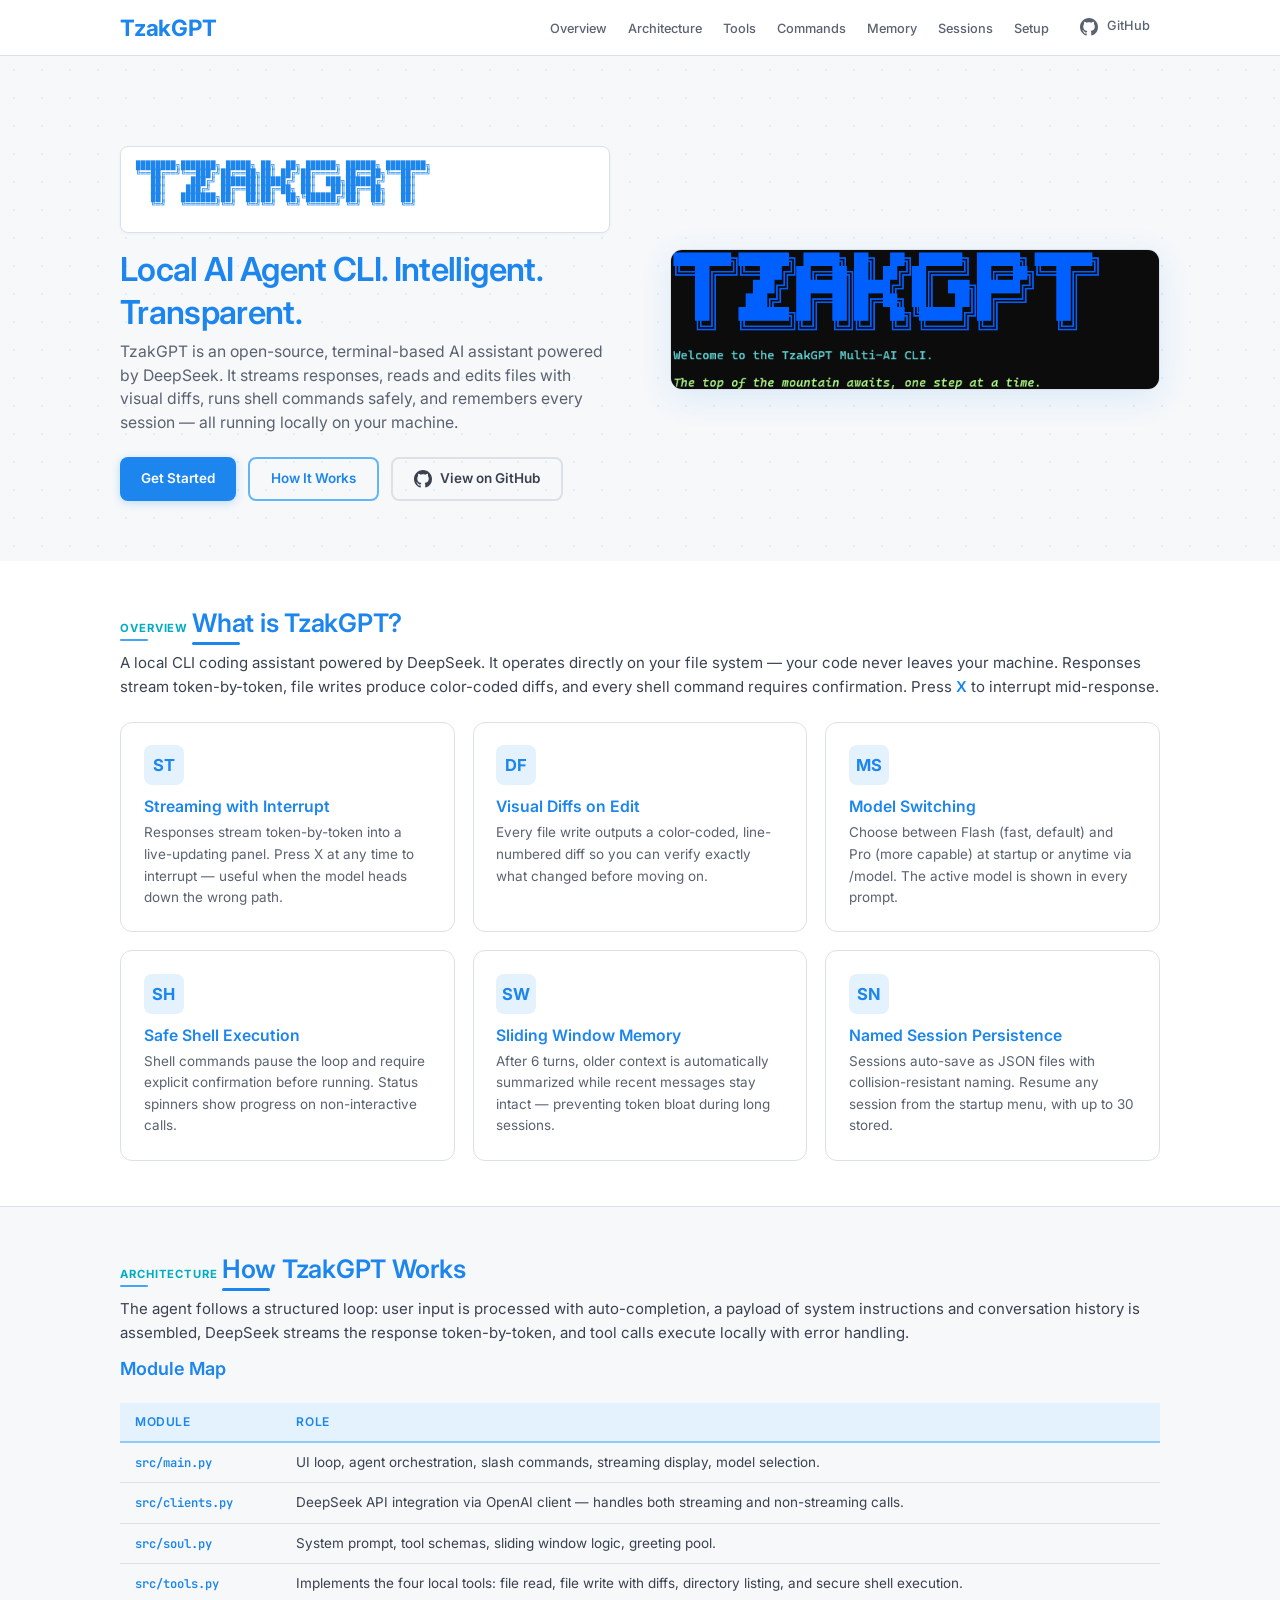
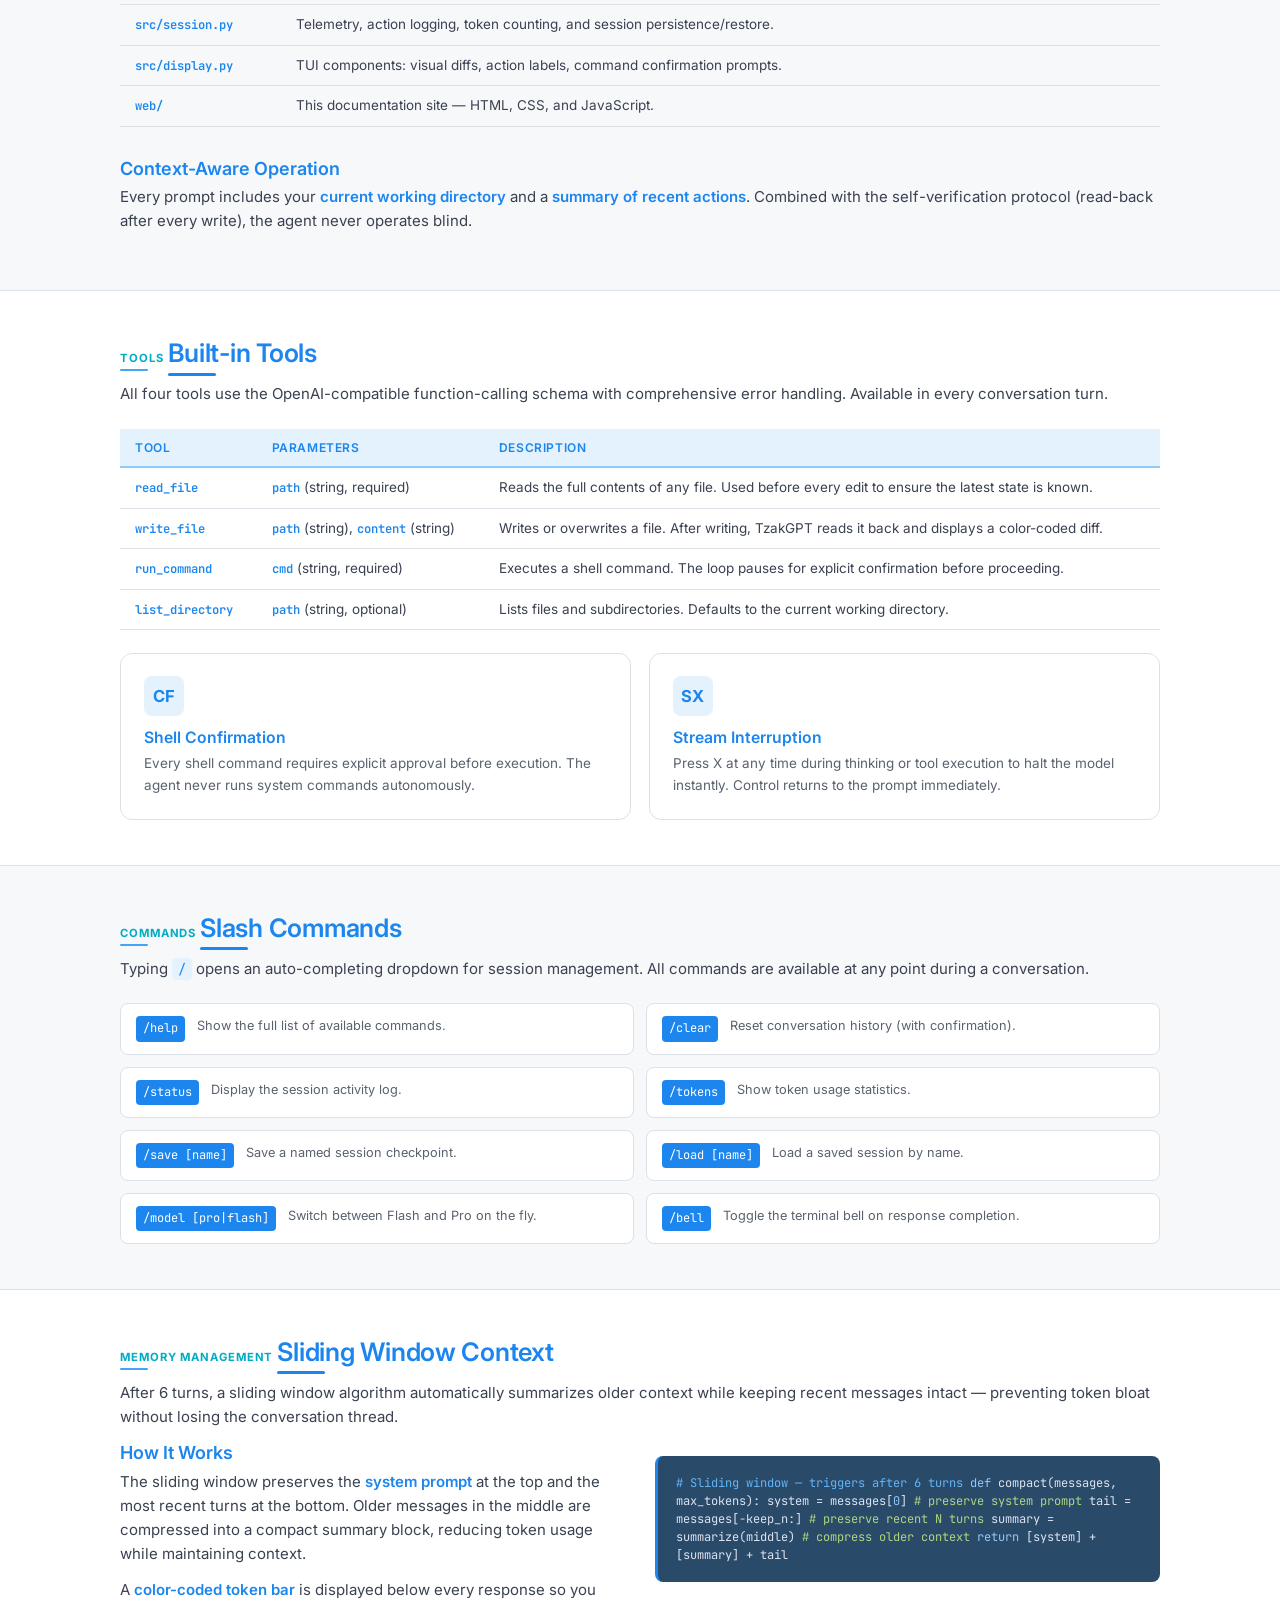
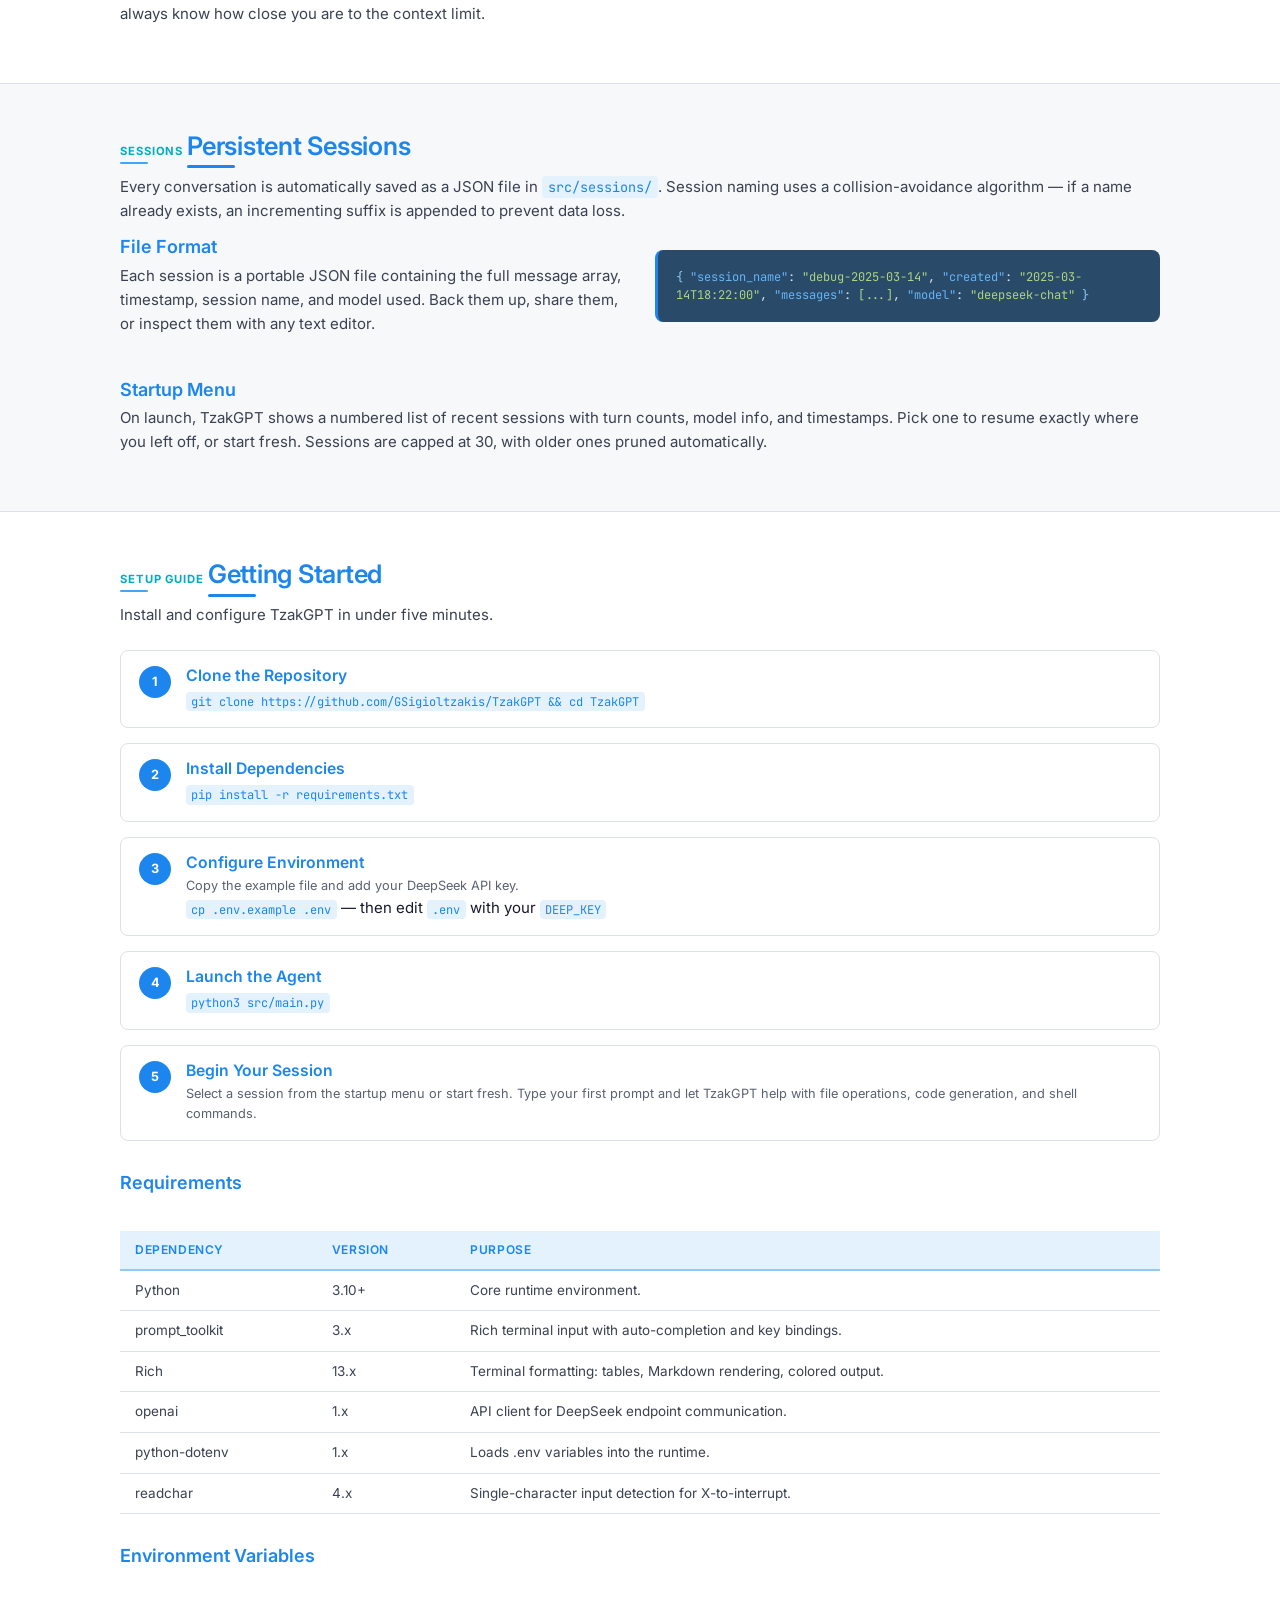
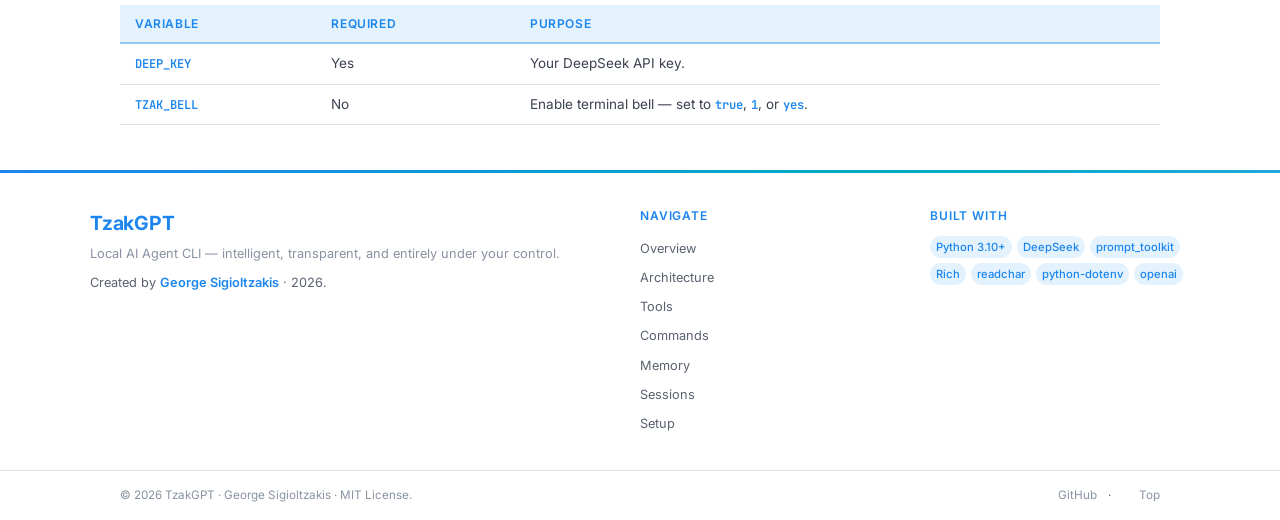
==== commit 63bf6b9e: "responsive apt" ====
--- a/index.html
+++ b/index.html
@@ -18,6 +18,11 @@
     <nav class="nav">
         <div class="container">
             <a href="#" class="nav-brand">TzakGPT</a>
+            <button class="nav-toggle" aria-label="Toggle navigation menu" aria-expanded="false">
+                <span class="nav-toggle-bar"></span>
+                <span class="nav-toggle-bar"></span>
+                <span class="nav-toggle-bar"></span>
+            </button>
             <ul class="nav-links">
                 <li><a href="#overview">Overview</a></li>
                 <li><a href="#architecture">Architecture</a></li>
@@ -43,9 +48,9 @@
 ████████╗███████╗ █████╗ ██╗  ██╗ ██████╗ ██████╗ ████████╗
 ╚══██╔══╝╚══███╔╝██╔══██╗██║ ██╔╝██╔════╝ ██╔══██╗╚══██╔══╝
    ██║     ███╔╝ ███████║█████╔╝ ██║  ███╗██████╔╝   ██║
-   ██║    ███╔╝  ██╔══██║██╔═██╗ ██║   ██║██╔═══╝    ██║
-   ██║   ███████╗██║  ██║██║  ██╗╚██████╔╝██║        ██║
-   ╚═╝   ╚══════╝╚═╝  ╚═╝╚═╝  ╚═╝ ╚═════╝ ╚═╝        ╚═╝
+   ██║    ███╔╝  ██╔══██║██╔═██╗ ██║   ██║██╔══██╗   ██║
+   ██║   ███████╗██║  ██║██║  ██╗╚██████╔╝██║  ██║   ██║
+   ╚═╝   ╚══════╝╚═╝  ╚═╝╚═╝  ╚═╝ ╚═════╝ ╚═╝  ╚═╝   ╚═╝
                 </pre>
                 <h1>Local AI Agent CLI. Intelligent. Transparent.</h1>
                 <p class="hero-tagline">TzakGPT is an open-source, terminal-based AI assistant powered by DeepSeek. It streams responses, reads and edits files with visual diffs, runs shell commands safely, and remembers every session — all running locally on your machine.</p>
@@ -122,44 +127,46 @@
 
             <!-- Project table -->
             <h3>Module Map</h3>
-            <table class="tools-table">
-                <thead>
-                    <tr>
-                        <th>Module</th>
-                        <th>Role</th>
-                    </tr>
-                </thead>
-                <tbody>
-                    <tr>
-                        <td><code>src/main.py</code></td>
-                        <td>UI loop, agent orchestration, slash commands, streaming display, model selection.</td>
-                    </tr>
-                    <tr>
-                        <td><code>src/clients.py</code></td>
-                        <td>DeepSeek API integration via OpenAI client — handles both streaming and non-streaming calls.</td>
-                    </tr>
-                    <tr>
-                        <td><code>src/soul.py</code></td>
-                        <td>System prompt, tool schemas, sliding window logic, greeting pool.</td>
-                    </tr>
-                    <tr>
-                        <td><code>src/tools.py</code></td>
-                        <td>Implements the four local tools: file read, file write with diffs, directory listing, and secure shell execution.</td>
-                    </tr>
-                    <tr>
-                        <td><code>src/session.py</code></td>
-                        <td>Telemetry, action logging, token counting, and session persistence/restore.</td>
-                    </tr>
-                    <tr>
-                        <td><code>src/display.py</code></td>
-                        <td>TUI components: visual diffs, action labels, command confirmation prompts.</td>
-                    </tr>
-                    <tr>
-                        <td><code>web/</code></td>
-                        <td>This documentation site — HTML, CSS, and JavaScript.</td>
-                    </tr>
-                </tbody>
-            </table>
+            <div class="table-wrapper">
+                <table class="tools-table">
+                    <thead>
+                        <tr>
+                            <th>Module</th>
+                            <th>Role</th>
+                        </tr>
+                    </thead>
+                    <tbody>
+                        <tr>
+                            <td><code>src/main.py</code></td>
+                            <td>UI loop, agent orchestration, slash commands, streaming display, model selection.</td>
+                        </tr>
+                        <tr>
+                            <td><code>src/clients.py</code></td>
+                            <td>DeepSeek API integration via OpenAI client — handles both streaming and non-streaming calls.</td>
+                        </tr>
+                        <tr>
+                            <td><code>src/soul.py</code></td>
+                            <td>System prompt, tool schemas, sliding window logic, greeting pool.</td>
+                        </tr>
+                        <tr>
+                            <td><code>src/tools.py</code></td>
+                            <td>Implements the four local tools: file read, file write with diffs, directory listing, and secure shell execution.</td>
+                        </tr>
+                        <tr>
+                            <td><code>src/session.py</code></td>
+                            <td>Telemetry, action logging, token counting, and session persistence/restore.</td>
+                        </tr>
+                        <tr>
+                            <td><code>src/display.py</code></td>
+                            <td>TUI components: visual diffs, action labels, command confirmation prompts.</td>
+                        </tr>
+                        <tr>
+                            <td><code>web/</code></td>
+                            <td>This documentation site — HTML, CSS, and JavaScript.</td>
+                        </tr>
+                    </tbody>
+                </table>
+            </div>
 
             <!-- Narration & Self-Verification -->
             <h3 style="margin-top: 2rem;">Context-Aware Operation</h3>
@@ -176,37 +183,39 @@
             <h2>Built-in Tools</h2>
             <p>All four tools use the OpenAI-compatible function-calling schema with comprehensive error handling. Available in every conversation turn.</p>
 
-            <table class="tools-table">
-                <thead>
-                    <tr>
-                        <th>Tool</th>
-                        <th>Parameters</th>
-                        <th>Description</th>
-                    </tr>
-                </thead>
-                <tbody>
-                    <tr>
-                        <td><code>read_file</code></td>
-                        <td><code>path</code> (string, required)</td>
-                        <td>Reads the full contents of any file. Used before every edit to ensure the latest state is known.</td>
-                    </tr>
-                    <tr>
-                        <td><code>write_file</code></td>
-                        <td><code>path</code> (string), <code>content</code> (string)</td>
-                        <td>Writes or overwrites a file. After writing, TzakGPT reads it back and displays a color-coded diff.</td>
-                    </tr>
-                    <tr>
-                        <td><code>run_command</code></td>
-                        <td><code>cmd</code> (string, required)</td>
-                        <td>Executes a shell command. The loop pauses for explicit confirmation before proceeding.</td>
-                    </tr>
-                    <tr>
-                        <td><code>list_directory</code></td>
-                        <td><code>path</code> (string, optional)</td>
-                        <td>Lists files and subdirectories. Defaults to the current working directory.</td>
-                    </tr>
-                </tbody>
-            </table>
+            <div class="table-wrapper">
+                <table class="tools-table">
+                    <thead>
+                        <tr>
+                            <th>Tool</th>
+                            <th>Parameters</th>
+                            <th>Description</th>
+                        </tr>
+                    </thead>
+                    <tbody>
+                        <tr>
+                            <td><code>read_file</code></td>
+                            <td><code>path</code> (string, required)</td>
+                            <td>Reads the full contents of any file. Used before every edit to ensure the latest state is known.</td>
+                        </tr>
+                        <tr>
+                            <td><code>write_file</code></td>
+                            <td><code>path</code> (string), <code>content</code> (string)</td>
+                            <td>Writes or overwrites a file. After writing, TzakGPT reads it back and displays a color-coded diff.</td>
+                        </tr>
+                        <tr>
+                            <td><code>run_command</code></td>
+                            <td><code>cmd</code> (string, required)</td>
+                            <td>Executes a shell command. The loop pauses for explicit confirmation before proceeding.</td>
+                        </tr>
+                        <tr>
+                            <td><code>list_directory</code></td>
+                            <td><code>path</code> (string, optional)</td>
+                            <td>Lists files and subdirectories. Defaults to the current working directory.</td>
+                        </tr>
+                    </tbody>
+                </table>
+            </div>
 
             <div class="feature-grid" style="grid-template-columns: 1fr 1fr; margin-top: 1.5rem;">
                 <div class="feature-card">
@@ -373,70 +382,74 @@
             </ol>
 
             <h3 style="margin-top: 2rem;">Requirements</h3>
-            <table class="tools-table" style="margin-top: 1rem;">
-                <thead>
-                    <tr>
-                        <th>Dependency</th>
-                        <th>Version</th>
-                        <th>Purpose</th>
-                    </tr>
-                </thead>
-                <tbody>
-                    <tr>
-                        <td>Python</td>
-                        <td>3.10+</td>
-                        <td>Core runtime environment.</td>
-                    </tr>
-                    <tr>
-                        <td>prompt_toolkit</td>
-                        <td>3.x</td>
-                        <td>Rich terminal input with auto-completion and key bindings.</td>
-                    </tr>
-                    <tr>
-                        <td>Rich</td>
-                        <td>13.x</td>
-                        <td>Terminal formatting: tables, Markdown rendering, colored output.</td>
-                    </tr>
-                    <tr>
-                        <td>openai</td>
-                        <td>1.x</td>
-                        <td>API client for DeepSeek endpoint communication.</td>
-                    </tr>
-                    <tr>
-                        <td>python-dotenv</td>
-                        <td>1.x</td>
-                        <td>Loads .env variables into the runtime.</td>
-                    </tr>
-                    <tr>
-                        <td>readchar</td>
-                        <td>4.x</td>
-                        <td>Single-character input detection for X-to-interrupt.</td>
-                    </tr>
-                </tbody>
-            </table>
+            <div class="table-wrapper">
+                <table class="tools-table" style="margin-top: 1rem;">
+                    <thead>
+                        <tr>
+                            <th>Dependency</th>
+                            <th>Version</th>
+                            <th>Purpose</th>
+                        </tr>
+                    </thead>
+                    <tbody>
+                        <tr>
+                            <td>Python</td>
+                            <td>3.10+</td>
+                            <td>Core runtime environment.</td>
+                        </tr>
+                        <tr>
+                            <td>prompt_toolkit</td>
+                            <td>3.x</td>
+                            <td>Rich terminal input with auto-completion and key bindings.</td>
+                        </tr>
+                        <tr>
+                            <td>Rich</td>
+                            <td>13.x</td>
+                            <td>Terminal formatting: tables, Markdown rendering, colored output.</td>
+                        </tr>
+                        <tr>
+                            <td>openai</td>
+                            <td>1.x</td>
+                            <td>API client for DeepSeek endpoint communication.</td>
+                        </tr>
+                        <tr>
+                            <td>python-dotenv</td>
+                            <td>1.x</td>
+                            <td>Loads .env variables into the runtime.</td>
+                        </tr>
+                        <tr>
+                            <td>readchar</td>
+                            <td>4.x</td>
+                            <td>Single-character input detection for X-to-interrupt.</td>
+                        </tr>
+                    </tbody>
+                </table>
+            </div>
 
             <h3 style="margin-top: 2rem;">Environment Variables</h3>
-            <table class="tools-table" style="margin-top: 1rem;">
-                <thead>
-                    <tr>
-                        <th>Variable</th>
-                        <th>Required</th>
-                        <th>Purpose</th>
-                    </tr>
-                </thead>
-                <tbody>
-                    <tr>
-                        <td><code>DEEP_KEY</code></td>
-                        <td>Yes</td>
-                        <td>Your DeepSeek API key.</td>
-                    </tr>
-                    <tr>
-                        <td><code>TZAK_BELL</code></td>
-                        <td>No</td>
-                        <td>Enable terminal bell — set to <code>true</code>, <code>1</code>, or <code>yes</code>.</td>
-                    </tr>
-                </tbody>
-            </table>
+            <div class="table-wrapper">
+                <table class="tools-table" style="margin-top: 1rem;">
+                    <thead>
+                        <tr>
+                            <th>Variable</th>
+                            <th>Required</th>
+                            <th>Purpose</th>
+                        </tr>
+                    </thead>
+                    <tbody>
+                        <tr>
+                            <td><code>DEEP_KEY</code></td>
+                            <td>Yes</td>
+                            <td>Your DeepSeek API key.</td>
+                        </tr>
+                        <tr>
+                            <td><code>TZAK_BELL</code></td>
+                            <td>No</td>
+                            <td>Enable terminal bell — set to <code>true</code>, <code>1</code>, or <code>yes</code>.</td>
+                        </tr>
+                    </tbody>
+                </table>
+            </div>
         </div>
     </section>
 
--- a/css/style.css
+++ b/css/style.css
@@ -59,6 +59,9 @@
     --transition-fast: 0.18s ease;
     --transition-base: 0.3s ease;
     --transition-slow: 0.5s ease;
+
+    /* ---- Mobile nav ----------------------------------------------- */
+    --nav-height: 56px;
 }
 
 /* ---- Reset & Base ------------------------------------------------------- */
@@ -79,6 +82,7 @@
     background: var(--white);
     line-height: 1.6;
     -webkit-font-smoothing: antialiased;
+    padding-top: var(--nav-height);
 }
 
 /* ---- Typography --------------------------------------------------------- */
@@ -131,6 +135,7 @@
     padding: 0.15em 0.45em;
     border-radius: var(--radius-sm);
     font-size: 0.9em;
+    word-break: break-word;
 }
 
 /* ---- Layout ------------------------------------------------------------- */
@@ -178,8 +183,11 @@
     z-index: 100;
     background: rgba(255, 255, 255, 0.94);
     backdrop-filter: blur(10px);
+    -webkit-backdrop-filter: blur(10px);
     border-bottom: 1px solid var(--border);
-    padding: 0.6rem 0;
+    height: var(--nav-height);
+    display: flex;
+    align-items: center;
     transition: box-shadow var(--transition-base);
 }
 .nav.scrolled { box-shadow: 0 2px 16px rgba(28, 134, 238, 0.08); }
@@ -188,6 +196,7 @@
     display: flex;
     align-items: center;
     justify-content: space-between;
+    width: 100%;
 }
 
 .nav-brand {
@@ -196,10 +205,53 @@
     color: var(--blue-600);
     letter-spacing: -0.01em;
     transition: color var(--transition-fast), transform var(--transition-fast);
+    flex-shrink: 0;
+    z-index: 101;
 }
 .nav-brand:hover {
     color: var(--blue-400);
     transform: scale(1.04);
+}
+
+/* ---- Hamburger toggle --------------------------------------------------- */
+.nav-toggle {
+    display: none;
+    flex-direction: column;
+    justify-content: center;
+    align-items: center;
+    gap: 5px;
+    width: 40px;
+    height: 40px;
+    background: transparent;
+    border: none;
+    cursor: pointer;
+    padding: 8px;
+    z-index: 101;
+    border-radius: var(--radius-sm);
+    transition: background var(--transition-fast);
+}
+.nav-toggle:hover {
+    background: var(--blue-050);
+}
+
+.nav-toggle-bar {
+    display: block;
+    width: 22px;
+    height: 2px;
+    background: var(--blue-600);
+    border-radius: 2px;
+    transition: transform var(--transition-base), opacity var(--transition-base);
+}
+
+/* Hamburger → X animation */
+.nav.open .nav-toggle-bar:nth-child(1) {
+    transform: translateY(7px) rotate(45deg);
+}
+.nav.open .nav-toggle-bar:nth-child(2) {
+    opacity: 0;
+}
+.nav.open .nav-toggle-bar:nth-child(3) {
+    transform: translateY(-7px) rotate(-45deg);
 }
 
 .nav-links {
@@ -255,7 +307,7 @@
 
 /* ---- Hero --------------------------------------------------------------- */
 .hero {
-    padding: 10rem 0 6rem;
+    padding: 6rem 0 4rem;
     background: var(--off-white);
     position: relative;
     overflow: hidden;
@@ -274,7 +326,7 @@
 .hero .container {
     display: grid;
     grid-template-columns: 1fr 1fr;
-    gap: 10rem;
+    gap: 4rem;
     align-items: center;
     position: relative;
     z-index: 1;
@@ -446,12 +498,20 @@
     margin-bottom: 0;
 }
 
+/* ---- Table Wrapper (horizontal scroll on mobile) ------------------------ */
+.table-wrapper {
+    width: 100%;
+    overflow-x: auto;
+    -webkit-overflow-scrolling: touch;
+    margin-top: 1.5rem;
+}
+
 /* ---- Tools Table -------------------------------------------------------- */
 .tools-table {
     width: 100%;
     border-collapse: collapse;
-    margin-top: 1.5rem;
     font-size: 0.9rem;
+    min-width: 500px;
 }
 
 .tools-table thead th {
@@ -464,6 +524,7 @@
     font-size: 0.8rem;
     text-transform: uppercase;
     letter-spacing: 0.05em;
+    white-space: nowrap;
 }
 
 .tools-table tbody td {
@@ -542,6 +603,7 @@
     margin-top: 1rem;
     border-left: 3px solid var(--blue-600);
     transition: border-color var(--transition-base), box-shadow var(--transition-base);
+    -webkit-overflow-scrolling: touch;
 }
 .code-block:hover {
     border-left-color: var(--blue-400);
@@ -620,6 +682,7 @@
 
 .step-list li div code {
     font-size: 0.8rem;
+    word-break: break-all;
 }
 
 /* ---- Footer ------------------------------------------------------------- */
@@ -764,18 +827,264 @@
 }
 .footer-bottom a:hover { color: var(--cyan-400); text-decoration: none; }
 
-/* ---- Responsive --------------------------------------------------------- */
+
+/* ==========================================================================
+   RESPONSIVE — TABLET (≤900px)
+   ========================================================================== */
 @media (max-width: 900px) {
-    .hero .container { grid-template-columns: 1fr; }
-    .feature-grid { grid-template-columns: 1fr 1fr; }
-    .two-col { grid-template-columns: 1fr; }
-    .command-grid { grid-template-columns: 1fr; }
-    .footer-grid { grid-template-columns: 1fr; }
-}
-
-@media (max-width: 600px) {
-    .feature-grid { grid-template-columns: 1fr; }
-    .nav-links { gap: 0.8rem; }
-    h1 { font-size: 1.7rem; }
-    h2 { font-size: 1.3rem; }
-}
+    .hero .container {
+        grid-template-columns: 1fr;
+        gap: 2rem;
+        text-align: center;
+    }
+    .hero-text {
+        order: 1;
+    }
+    .hero-image {
+        order: 0;
+        max-width: 500px;
+        margin: 0 auto;
+    }
+    .hero-buttons {
+        justify-content: center;
+    }
+    .hero-pre {
+        text-align: left;
+    }
+    h2::after {
+        left: 50%;
+        transform: translateX(-50%);
+    }
+    h2.visible::after {
+        left: 50%;
+        transform: translateX(-50%);
+    }
+
+    .feature-grid {
+        grid-template-columns: 1fr 1fr;
+    }
+    .two-col {
+        grid-template-columns: 1fr;
+    }
+    .command-grid {
+        grid-template-columns: 1fr;
+    }
+    .footer-grid {
+        grid-template-columns: 1fr 1fr;
+    }
+}
+
+
+/* ==========================================================================
+   RESPONSIVE — PHONE (≤640px)
+   ========================================================================== */
+@media (max-width: 640px) {
+    html {
+        font-size: 14px;
+    }
+
+    :root {
+        --nav-height: 52px;
+    }
+
+    /* ---- Container -------------------------------------------------- */
+    .container {
+        padding: 0 1.2rem;
+    }
+
+    /* ---- Navigation (hamburger) ------------------------------------ */
+    .nav-toggle {
+        display: flex;
+    }
+
+    .nav-links {
+        position: fixed;
+        top: 0;
+        left: 0;
+        right: 0;
+        bottom: 0;
+        flex-direction: column;
+        align-items: center;
+        justify-content: center;
+        gap: 1.8rem;
+        background: rgba(255, 255, 255, 0.98);
+        backdrop-filter: blur(12px);
+        -webkit-backdrop-filter: blur(12px);
+        opacity: 0;
+        pointer-events: none;
+        transition: opacity var(--transition-base);
+        z-index: 100;
+    }
+
+    .nav.open .nav-links {
+        opacity: 1;
+        pointer-events: auto;
+    }
+
+    .nav-links a {
+        font-size: 1.1rem;
+        color: var(--gray-600);
+    }
+
+    .nav-links a.active {
+        color: var(--cyan-400);
+    }
+
+    .nav-github {
+        font-size: 0.95rem !important;
+        padding: 0.5em 1.2em;
+        border: 2px solid var(--gray-200);
+        margin-top: 0.4rem;
+    }
+
+    /* ---- Hero ------------------------------------------------------ */
+    .hero {
+        padding: 4rem 0 2.5rem;
+    }
+
+    .hero .container {
+        gap: 1.5rem;
+    }
+
+    .hero-pre {
+        font-size: 0.38rem;
+        padding: 0.6rem;
+        line-height: 1.0;
+    }
+
+    h1 {
+        font-size: 1.55rem;
+    }
+
+    .hero-tagline {
+        font-size: 0.95rem;
+    }
+
+    .hero-buttons {
+        flex-direction: column;
+        align-items: stretch;
+    }
+
+    .btn {
+        justify-content: center;
+        text-align: center;
+        padding: 0.75rem 1.2rem;
+        font-size: 0.95rem;
+    }
+
+    .hero-image {
+        max-width: 100%;
+    }
+
+    /* ---- Sections -------------------------------------------------- */
+    .section {
+        padding: 2rem 0;
+    }
+
+    h2 {
+        font-size: 1.35rem;
+    }
+
+    h3 {
+        font-size: 1.1rem;
+    }
+
+    /* ---- Feature grid ---------------------------------------------- */
+    .feature-grid {
+        grid-template-columns: 1fr;
+        gap: 0.8rem;
+    }
+
+    .feature-card {
+        padding: 1.2rem;
+    }
+
+    /* ---- Code blocks ----------------------------------------------- */
+    .code-block {
+        font-size: 0.72rem;
+        padding: 0.9rem;
+    }
+
+    /* ---- Step list ------------------------------------------------- */
+    .step-list li {
+        flex-direction: column;
+        padding: 1rem;
+    }
+
+    .step-list li::before {
+        width: 28px;
+        height: 28px;
+        font-size: 0.8rem;
+    }
+
+    .step-list li div code {
+        display: block;
+        margin-top: 0.3rem;
+        font-size: 0.75rem;
+        word-break: break-all;
+    }
+
+    /* ---- Tables ---------------------------------------------------- */
+    .tools-table {
+        font-size: 0.8rem;
+        min-width: 420px;
+    }
+
+    .tools-table thead th,
+    .tools-table tbody td {
+        padding: 0.5rem 0.7rem;
+    }
+
+    /* ---- Footer ---------------------------------------------------- */
+    .footer-grid {
+        grid-template-columns: 1fr;
+        gap: 1.5rem;
+        padding: 2rem 0 1.5rem;
+    }
+
+    .footer-bottom .container {
+        flex-direction: column;
+        gap: 0.4rem;
+        text-align: center;
+    }
+
+    .footer-bottom a {
+        margin-left: 0;
+    }
+}
+
+
+/* ==========================================================================
+   RESPONSIVE — SMALL PHONES (≤400px)
+   ========================================================================== */
+@media (max-width: 400px) {
+    html {
+        font-size: 13px;
+    }
+
+    .container {
+        padding: 0 1rem;
+    }
+
+    .hero-pre {
+        font-size: 0.3rem;
+        padding: 0.4rem;
+    }
+
+    h1 {
+        font-size: 1.35rem;
+    }
+
+    .hero-tagline {
+        font-size: 0.88rem;
+    }
+
+    .btn {
+        padding: 0.7rem 1rem;
+        font-size: 0.9rem;
+    }
+
+    .nav-brand {
+        font-size: 1.3rem;
+    }
+}
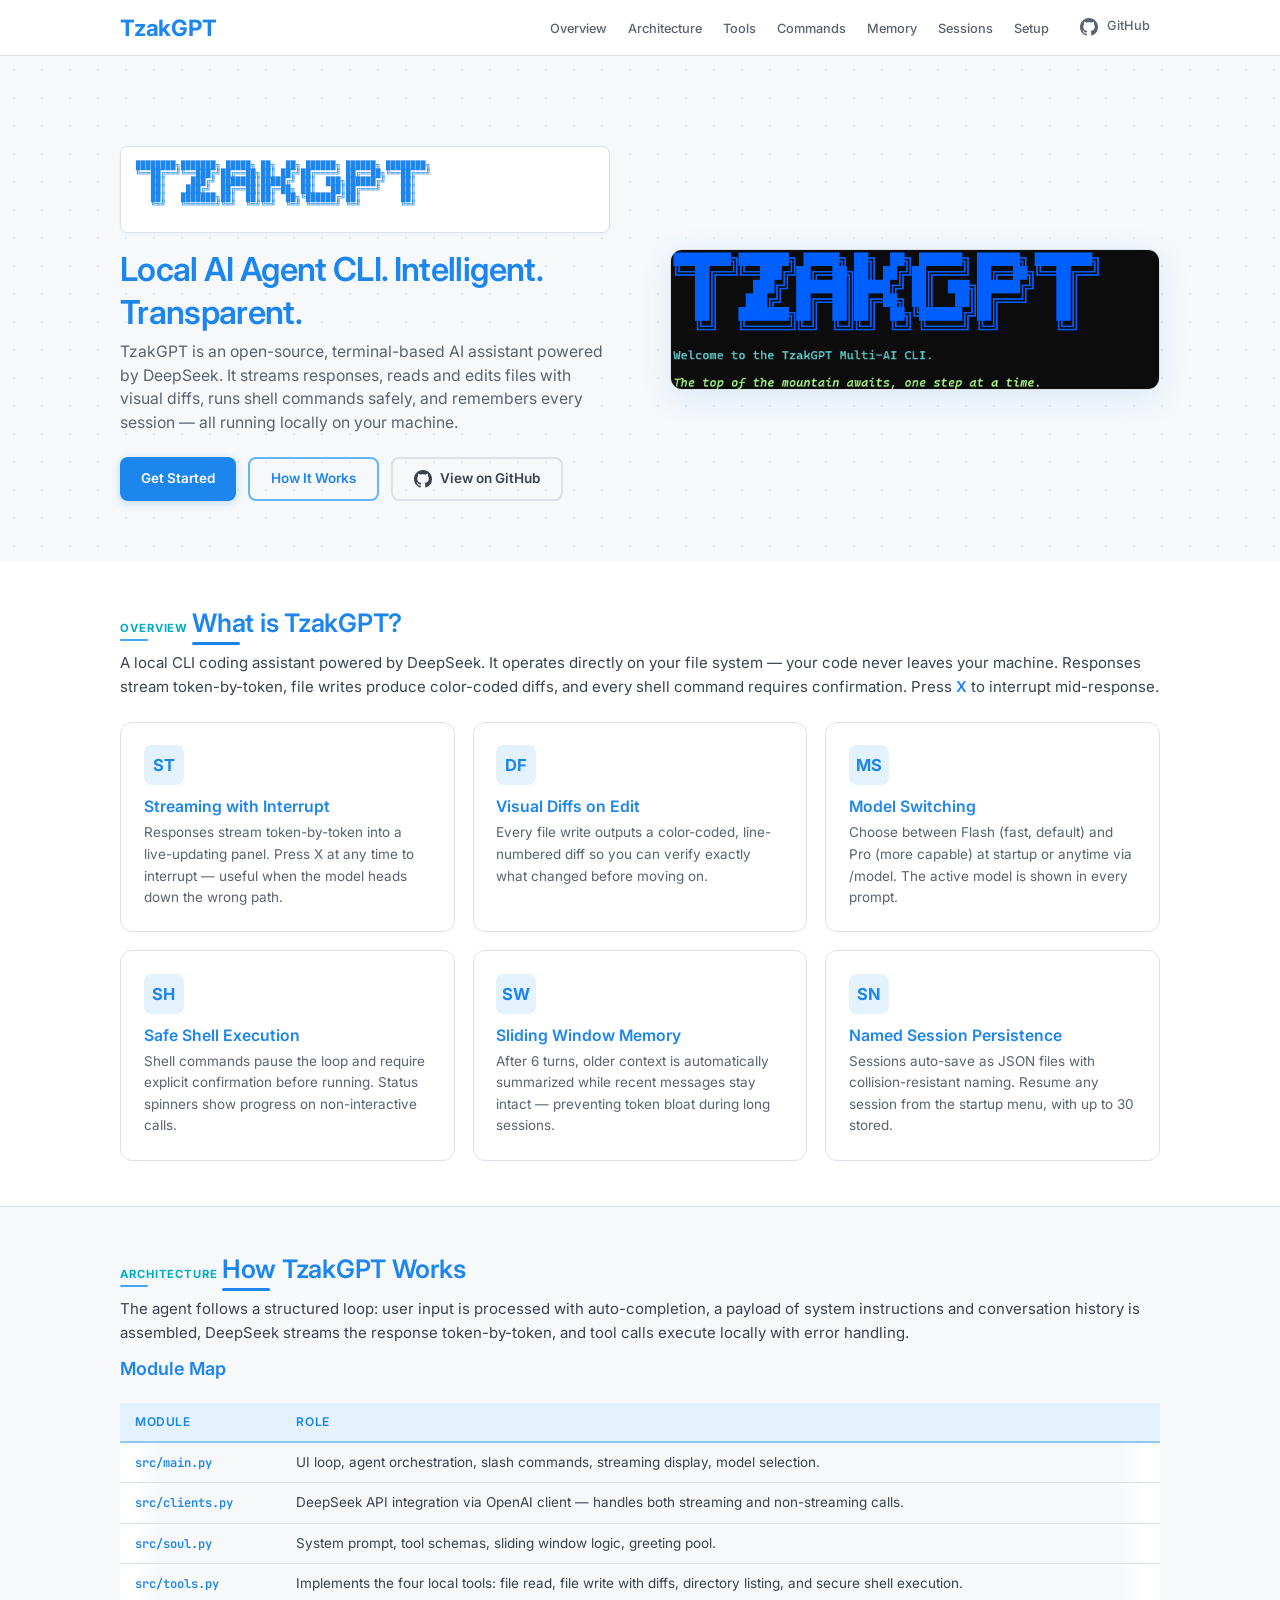
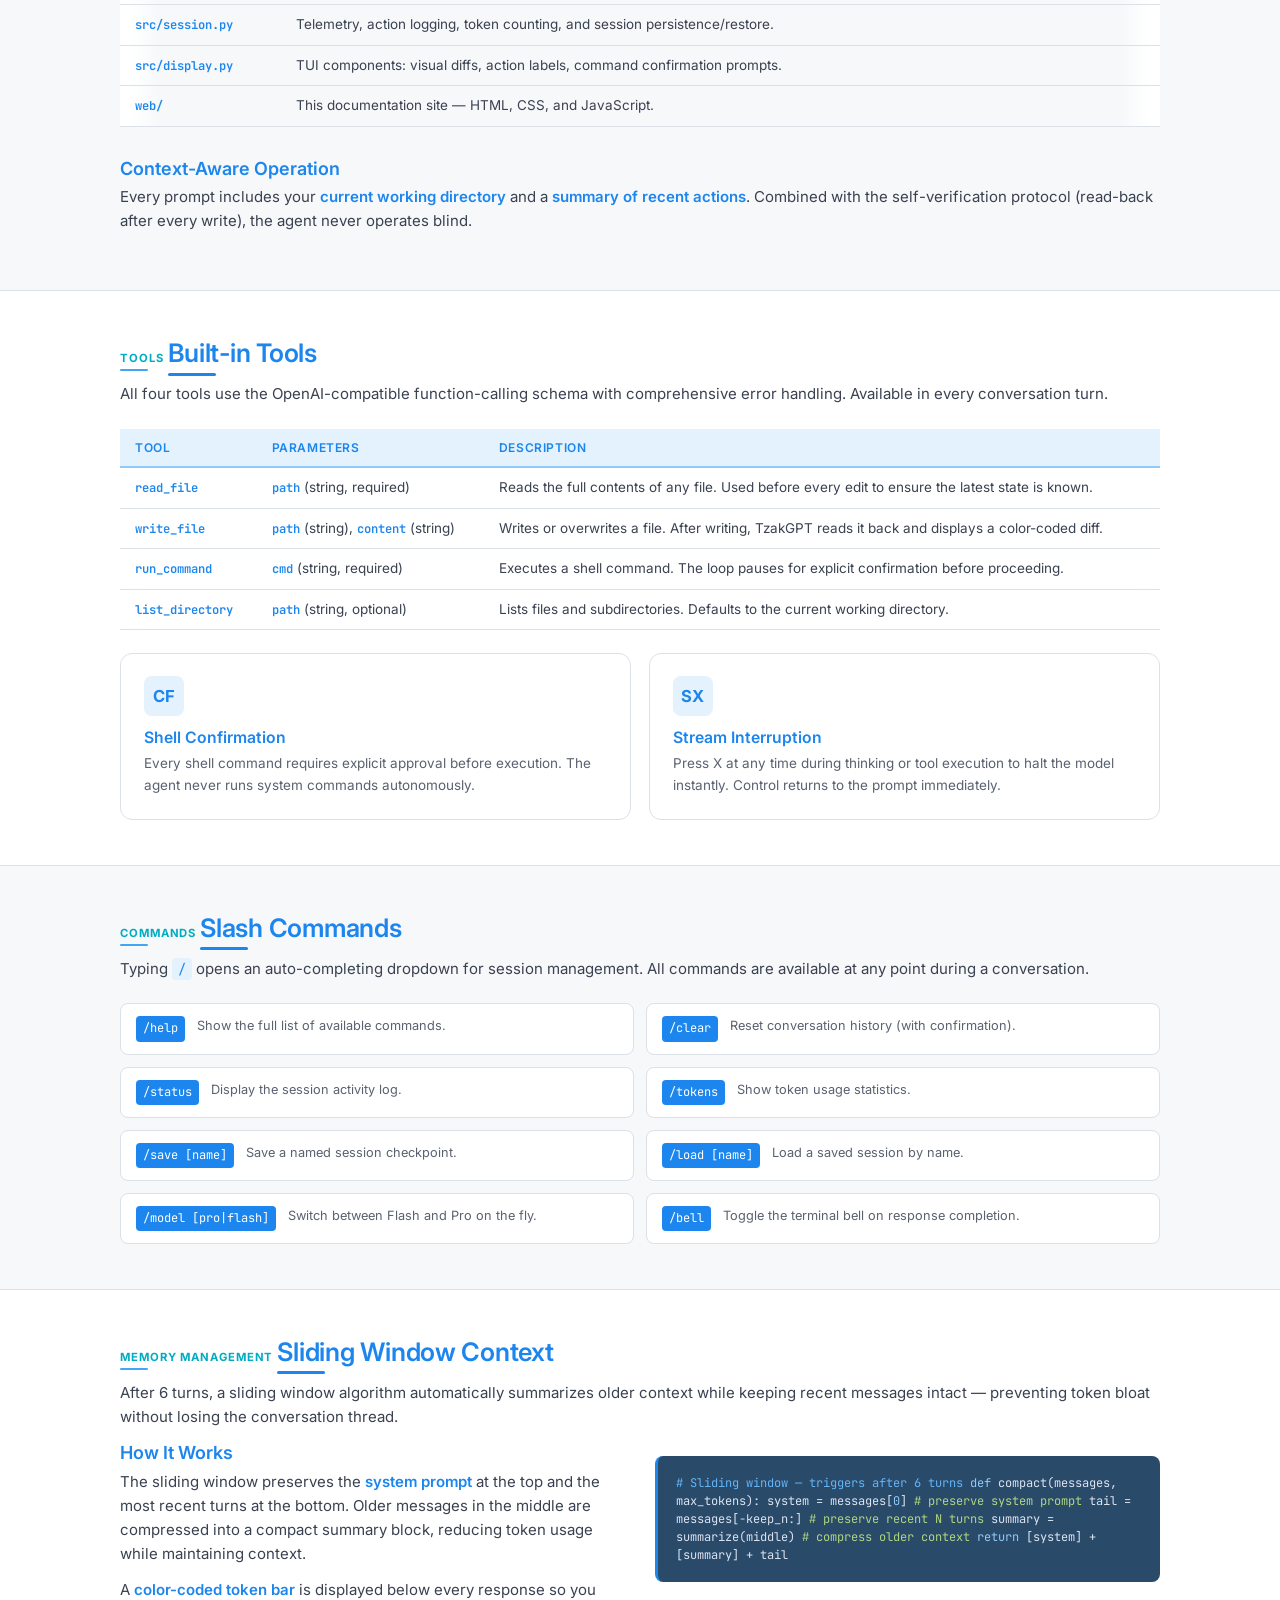
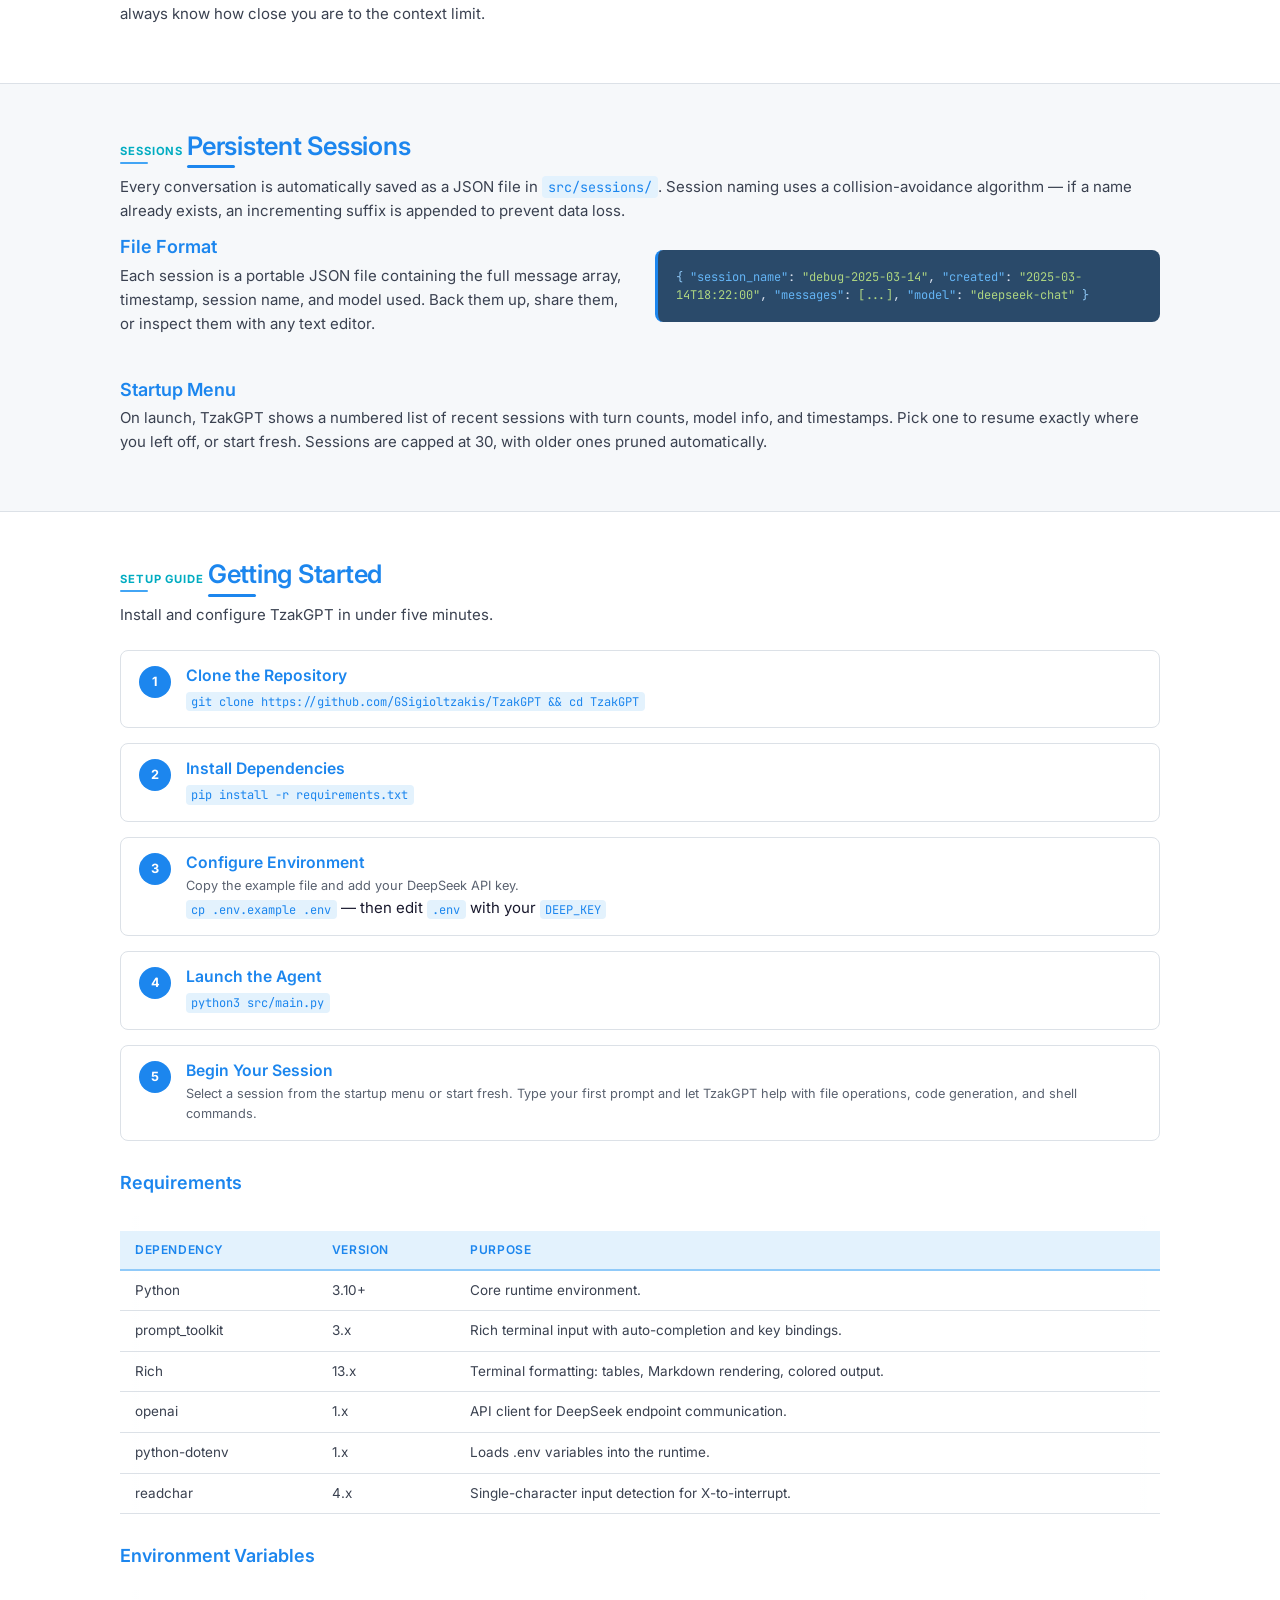
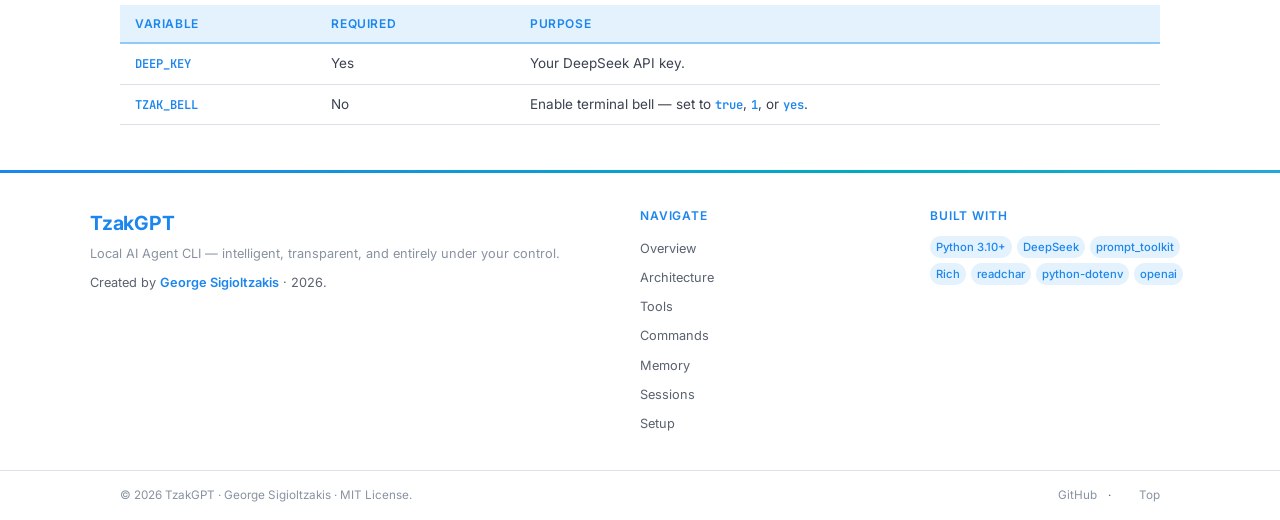
==== commit 65228422: "update respo" ====
--- a/index.html
+++ b/index.html
@@ -48,9 +48,9 @@
 ████████╗███████╗ █████╗ ██╗  ██╗ ██████╗ ██████╗ ████████╗
 ╚══██╔══╝╚══███╔╝██╔══██╗██║ ██╔╝██╔════╝ ██╔══██╗╚══██╔══╝
    ██║     ███╔╝ ███████║█████╔╝ ██║  ███╗██████╔╝   ██║
-   ██║    ███╔╝  ██╔══██║██╔═██╗ ██║   ██║██╔══██╗   ██║
-   ██║   ███████╗██║  ██║██║  ██╗╚██████╔╝██║  ██║   ██║
-   ╚═╝   ╚══════╝╚═╝  ╚═╝╚═╝  ╚═╝ ╚═════╝ ╚═╝  ╚═╝   ╚═╝
+   ██║    ███╔╝  ██╔══██║██╔═██╗ ██║   ██║██╔═══╝    ██║
+   ██║   ███████╗██║  ██║██║  ██╗╚██████╔╝██║        ██║
+   ╚═╝   ╚══════╝╚═╝  ╚═╝╚═╝  ╚═╝ ╚═════╝ ╚═╝        ╚═╝
                 </pre>
                 <h1>Local AI Agent CLI. Intelligent. Transparent.</h1>
                 <p class="hero-tagline">TzakGPT is an open-source, terminal-based AI assistant powered by DeepSeek. It streams responses, reads and edits files with visual diffs, runs shell commands safely, and remembers every session — all running locally on your machine.</p>
--- a/css/style.css
+++ b/css/style.css
@@ -60,7 +60,7 @@
     --transition-base: 0.3s ease;
     --transition-slow: 0.5s ease;
 
-    /* ---- Mobile nav ----------------------------------------------- */
+    /* ---- Mobile nav --------------------------------------------------- */
     --nav-height: 56px;
 }
 
@@ -241,6 +241,7 @@
     background: var(--blue-600);
     border-radius: 2px;
     transition: transform var(--transition-base), opacity var(--transition-base);
+    transform-origin: center;
 }
 
 /* Hamburger → X animation */
@@ -504,6 +505,15 @@
     overflow-x: auto;
     -webkit-overflow-scrolling: touch;
     margin-top: 1.5rem;
+    /* Scroll shadow — right-side gradient fades in when content overflows */
+    background:
+        linear-gradient(to right, var(--white) 30%, rgba(255,255,255,0)),
+        linear-gradient(to right, rgba(255,255,255,0), var(--white) 70%) 100% 0,
+        linear-gradient(to right, rgba(28,134,238,0.08), rgba(28,134,238,0)),
+        linear-gradient(to right, rgba(28,134,238,0), rgba(28,134,238,0.08)) 100% 0;
+    background-repeat: no-repeat;
+    background-size: 40px 100%, 40px 100%, 20px 100%, 20px 100%;
+    background-attachment: local, local, scroll, scroll;
 }
 
 /* ---- Tools Table -------------------------------------------------------- */
@@ -880,19 +890,26 @@
    ========================================================================== */
 @media (max-width: 640px) {
     html {
-        font-size: 14px;
+        font-size: 15px;           /* keep base readable — do not shrink */
     }
 
     :root {
-        --nav-height: 52px;
-    }
-
-    /* ---- Container -------------------------------------------------- */
+        --nav-height: 56px;
+    }
+
+    /* ---- Safe area support (iPhone notch / Dynamic Island) ---------- */
+    body {
+        padding-top: var(--nav-height);
+        padding-bottom: env(safe-area-inset-bottom, 0px);
+    }
+
     .container {
-        padding: 0 1.2rem;
-    }
-
-    /* ---- Navigation (hamburger) ------------------------------------ */
+        padding: 0 1.25rem;
+    }
+
+    /* ==================================================================
+       NAVIGATION — slide-in overlay from right
+       ================================================================== */
     .nav-toggle {
         display: flex;
     }
@@ -900,142 +917,276 @@
     .nav-links {
         position: fixed;
         top: 0;
-        left: 0;
         right: 0;
         bottom: 0;
+        width: 280px;
+        max-width: 85vw;
         flex-direction: column;
-        align-items: center;
-        justify-content: center;
-        gap: 1.8rem;
-        background: rgba(255, 255, 255, 0.98);
-        backdrop-filter: blur(12px);
-        -webkit-backdrop-filter: blur(12px);
+        align-items: flex-start;
+        justify-content: flex-start;
+        gap: 0;
+        padding: 5rem 2rem 2rem;
+        background: rgba(255, 255, 255, 0.99);
+        backdrop-filter: blur(16px);
+        -webkit-backdrop-filter: blur(16px);
+        box-shadow: -8px 0 40px rgba(0, 0, 0, 0.12);
+        transform: translateX(100%);
+        transition: transform 0.35s cubic-bezier(0.4, 0, 0.2, 1);
+        overflow-y: auto;
+    }
+
+    .nav.open .nav-links {
+        transform: translateX(0);
+    }
+
+    /* Backdrop dim behind the slide-in panel */
+    .nav-links::before {
+        content: '';
+        position: fixed;
+        inset: 0;
+        left: -100vw;               /* stretch backdrop to cover viewport left of panel */
+        background: rgba(0, 0, 0, 0.3);
         opacity: 0;
         pointer-events: none;
-        transition: opacity var(--transition-base);
-        z-index: 100;
-    }
-
-    .nav.open .nav-links {
+        transition: opacity 0.35s ease;
+        z-index: -1;
+    }
+    .nav.open .nav-links::before {
         opacity: 1;
-        pointer-events: auto;
-    }
+    }
+
+    .nav-links li {
+        width: 100%;
+        opacity: 0;
+        transform: translateX(20px);
+        transition: opacity 0.3s ease, transform 0.3s ease;
+    }
+    .nav.open .nav-links li {
+        opacity: 1;
+        transform: translateX(0);
+    }
+    /* Staggered reveal */
+    .nav.open .nav-links li:nth-child(1) { transition-delay: 0.05s; }
+    .nav.open .nav-links li:nth-child(2) { transition-delay: 0.10s; }
+    .nav.open .nav-links li:nth-child(3) { transition-delay: 0.15s; }
+    .nav.open .nav-links li:nth-child(4) { transition-delay: 0.20s; }
+    .nav.open .nav-links li:nth-child(5) { transition-delay: 0.25s; }
+    .nav.open .nav-links li:nth-child(6) { transition-delay: 0.30s; }
+    .nav.open .nav-links li:nth-child(7) { transition-delay: 0.35s; }
+    .nav.open .nav-links li:nth-child(8) { transition-delay: 0.40s; }
 
     .nav-links a {
-        font-size: 1.1rem;
+        font-size: 1.05rem;
         color: var(--gray-600);
-    }
-
+        display: block;
+        padding: 0.65rem 0;
+        width: 100%;
+        border-bottom: 1px solid var(--gray-100);
+    }
+    .nav-links a::after {
+        display: none;             /* no underline on mobile nav */
+    }
     .nav-links a.active {
         color: var(--cyan-400);
     }
 
     .nav-github {
-        font-size: 0.95rem !important;
-        padding: 0.5em 1.2em;
+        font-size: 0.9rem !important;
+        padding: 0.55em 1.1em;
         border: 2px solid var(--gray-200);
-        margin-top: 0.4rem;
-    }
-
-    /* ---- Hero ------------------------------------------------------ */
+        margin-top: 1rem;
+        display: inline-flex;
+        width: auto;
+    }
+    .nav-github::after { display: none; }
+
+    /* ==================================================================
+       HERO
+       ================================================================== */
     .hero {
-        padding: 4rem 0 2.5rem;
+        padding: 2.5rem 0 3rem;
     }
 
     .hero .container {
         gap: 1.5rem;
     }
 
+    .hero-image {
+        max-width: 100%;
+        order: 0;
+    }
+    .hero-image img {
+        border-radius: var(--radius-md);
+    }
+
+    .hero-text {
+        order: 1;
+    }
+
     .hero-pre {
-        font-size: 0.38rem;
-        padding: 0.6rem;
+        font-size: 0.42rem;
+        padding: 0.7rem;
         line-height: 1.0;
+        overflow-x: auto;
     }
 
     h1 {
-        font-size: 1.55rem;
+        font-size: 1.6rem;
     }
 
     .hero-tagline {
         font-size: 0.95rem;
+        line-height: 1.55;
     }
 
     .hero-buttons {
         flex-direction: column;
         align-items: stretch;
+        gap: 0.6rem;
     }
 
     .btn {
         justify-content: center;
         text-align: center;
-        padding: 0.75rem 1.2rem;
+        padding: 0.8rem 1.2rem;
         font-size: 0.95rem;
-    }
-
-    .hero-image {
-        max-width: 100%;
-    }
-
-    /* ---- Sections -------------------------------------------------- */
+        min-height: 48px;           /* comfortable touch target */
+    }
+
+    /* ==================================================================
+       SECTIONS
+       ================================================================== */
     .section {
-        padding: 2rem 0;
+        padding: 2.5rem 0;
     }
 
     h2 {
-        font-size: 1.35rem;
+        font-size: 1.45rem;
     }
 
     h3 {
-        font-size: 1.1rem;
-    }
-
-    /* ---- Feature grid ---------------------------------------------- */
+        font-size: 1.15rem;
+    }
+
+    .section-label {
+        font-size: 0.7rem;
+    }
+
+    /* ==================================================================
+       FEATURE GRID — single column, stronger cards
+       ================================================================== */
     .feature-grid {
         grid-template-columns: 1fr;
-        gap: 0.8rem;
+        gap: 0.75rem;
     }
 
     .feature-card {
-        padding: 1.2rem;
-    }
-
-    /* ---- Code blocks ----------------------------------------------- */
+        padding: 1.25rem;
+        display: flex;
+        flex-direction: column;
+    }
+
+    .feature-card .icon {
+        width: 44px;
+        height: 44px;
+        font-size: 1.2rem;
+        margin-bottom: 0.6rem;
+    }
+
+    .feature-card h3 {
+        font-size: 1rem;
+    }
+
+    .feature-card p {
+        font-size: 0.88rem;
+    }
+
+    /* ==================================================================
+       TABLES — compact on phone
+       ================================================================== */
+    .table-wrapper {
+        margin-top: 1rem;
+    }
+
+    .tools-table {
+        font-size: 0.78rem;
+        min-width: 440px;
+    }
+
+    .tools-table thead th,
+    .tools-table tbody td {
+        padding: 0.5rem 0.65rem;
+    }
+
+    .tools-table thead th {
+        font-size: 0.7rem;
+    }
+
+    /* ==================================================================
+       COMMAND GRID
+       ================================================================== */
+    .command-grid {
+        grid-template-columns: 1fr;
+        gap: 0.6rem;
+    }
+
+    .command-item {
+        padding: 0.75rem 0.9rem;
+        align-items: center;
+    }
+
+    .command-item code {
+        font-size: 0.78rem;
+        padding: 0.3em 0.55em;
+    }
+
+    .command-item span {
+        font-size: 0.85rem;
+    }
+
+    /* ==================================================================
+       CODE BLOCKS
+       ================================================================== */
     .code-block {
         font-size: 0.72rem;
-        padding: 0.9rem;
-    }
-
-    /* ---- Step list ------------------------------------------------- */
+        padding: 1rem;
+        border-left-width: 2px;
+    }
+
+    /* ==================================================================
+       STEP LIST — stacked with number on top
+       ================================================================== */
     .step-list li {
         flex-direction: column;
+        gap: 0.5rem;
         padding: 1rem;
     }
 
     .step-list li::before {
-        width: 28px;
-        height: 28px;
+        width: 30px;
+        height: 30px;
         font-size: 0.8rem;
     }
 
     .step-list li div code {
         display: block;
-        margin-top: 0.3rem;
+        margin-top: 0.35rem;
         font-size: 0.75rem;
+        padding: 0.35em 0.5em;
         word-break: break-all;
     }
 
-    /* ---- Tables ---------------------------------------------------- */
-    .tools-table {
-        font-size: 0.8rem;
-        min-width: 420px;
-    }
-
-    .tools-table thead th,
-    .tools-table tbody td {
-        padding: 0.5rem 0.7rem;
-    }
-
-    /* ---- Footer ---------------------------------------------------- */
+    /* ==================================================================
+       TWO-COLUMN
+       ================================================================== */
+    .two-col {
+        grid-template-columns: 1fr;
+        gap: 1.5rem;
+    }
+
+    /* ==================================================================
+       FOOTER
+       ================================================================== */
     .footer-grid {
         grid-template-columns: 1fr;
         gap: 1.5rem;
@@ -1051,6 +1202,10 @@
     .footer-bottom a {
         margin-left: 0;
     }
+
+    .footer-brand {
+        font-size: 1.2rem;
+    }
 }
 
 
@@ -1058,33 +1213,43 @@
    RESPONSIVE — SMALL PHONES (≤400px)
    ========================================================================== */
 @media (max-width: 400px) {
-    html {
-        font-size: 13px;
-    }
-
     .container {
         padding: 0 1rem;
     }
 
+    .hero {
+        padding: 2rem 0 2.5rem;
+    }
+
     .hero-pre {
-        font-size: 0.3rem;
-        padding: 0.4rem;
+        font-size: 0.35rem;
+        padding: 0.5rem;
     }
 
     h1 {
-        font-size: 1.35rem;
+        font-size: 1.4rem;
     }
 
     .hero-tagline {
-        font-size: 0.88rem;
+        font-size: 0.85rem;
     }
 
     .btn {
         padding: 0.7rem 1rem;
-        font-size: 0.9rem;
-    }
-
-    .nav-brand {
+        font-size: 0.88rem;
+        min-height: 44px;
+    }
+
+    .nav-links {
+        width: 100%;
+        max-width: 100vw;
+    }
+
+    h2 {
         font-size: 1.3rem;
     }
-}
+
+    .section {
+        padding: 2rem 0;
+    }
+}
